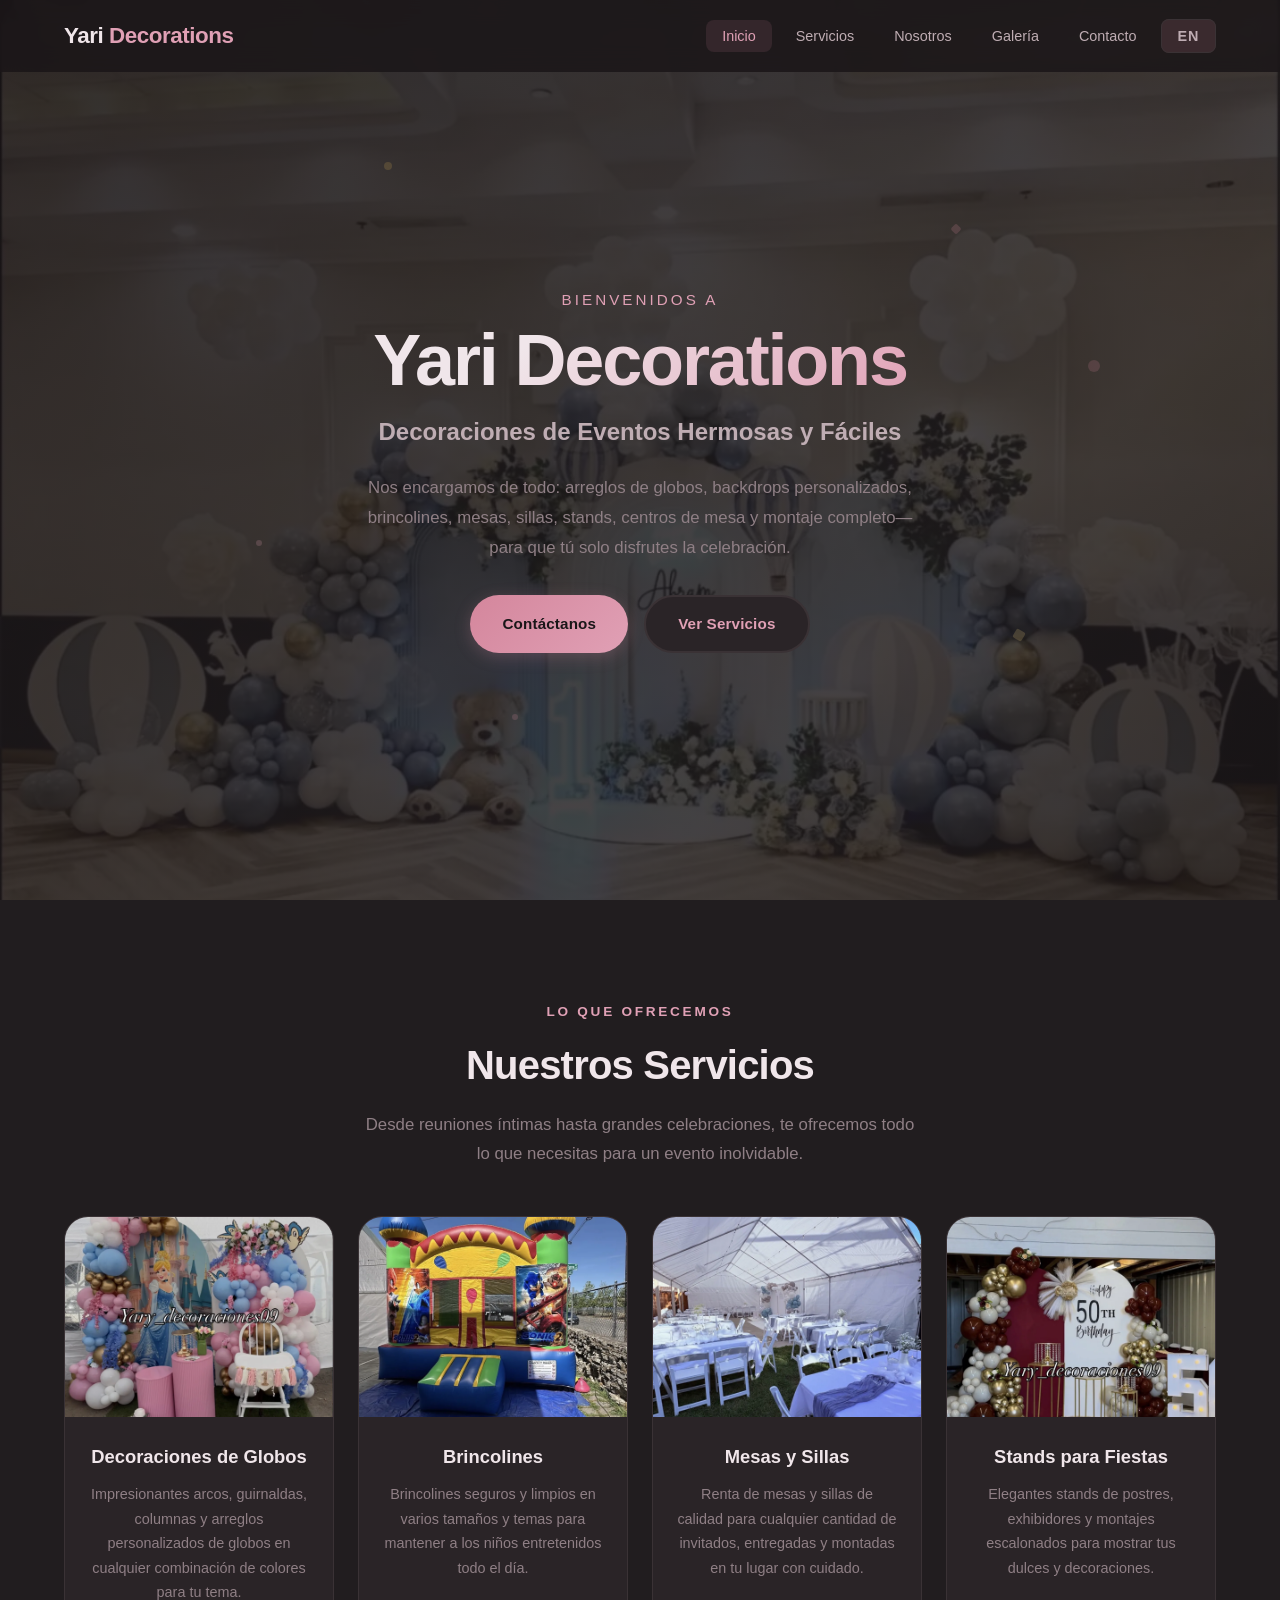
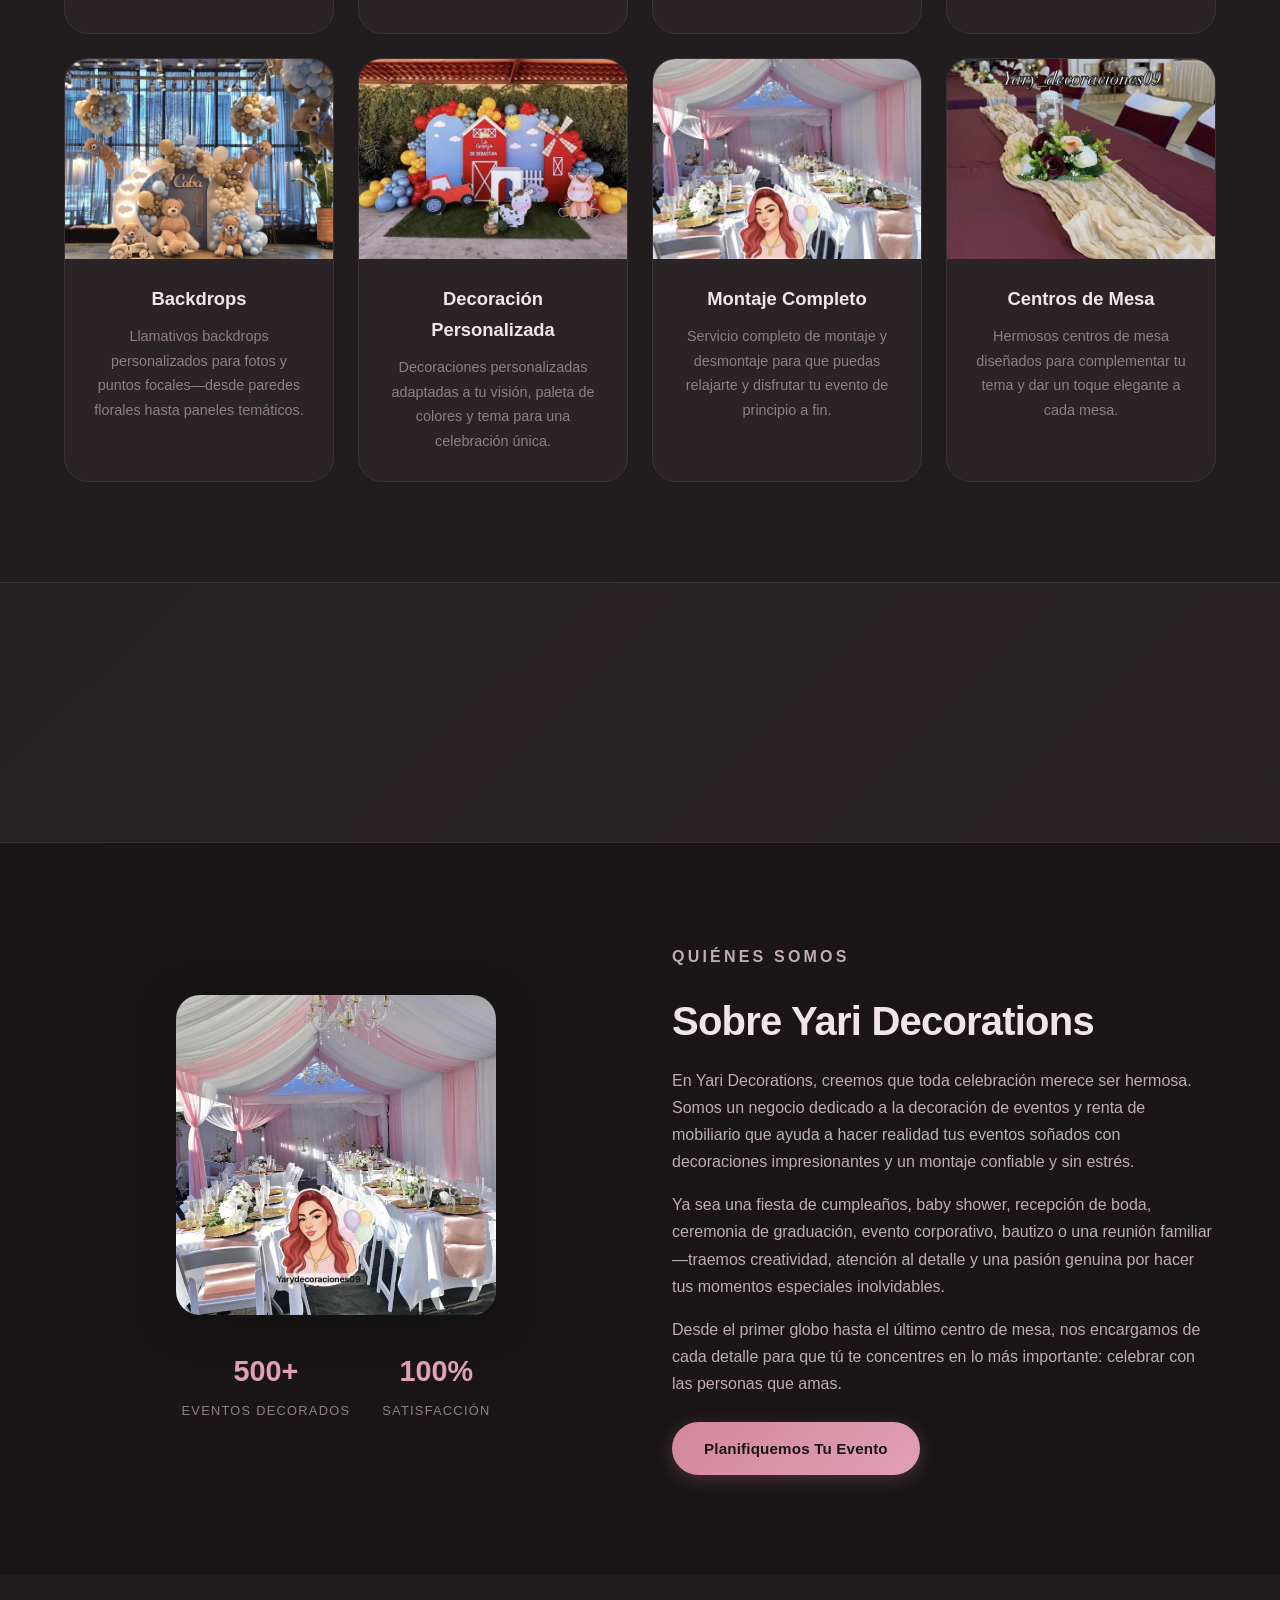
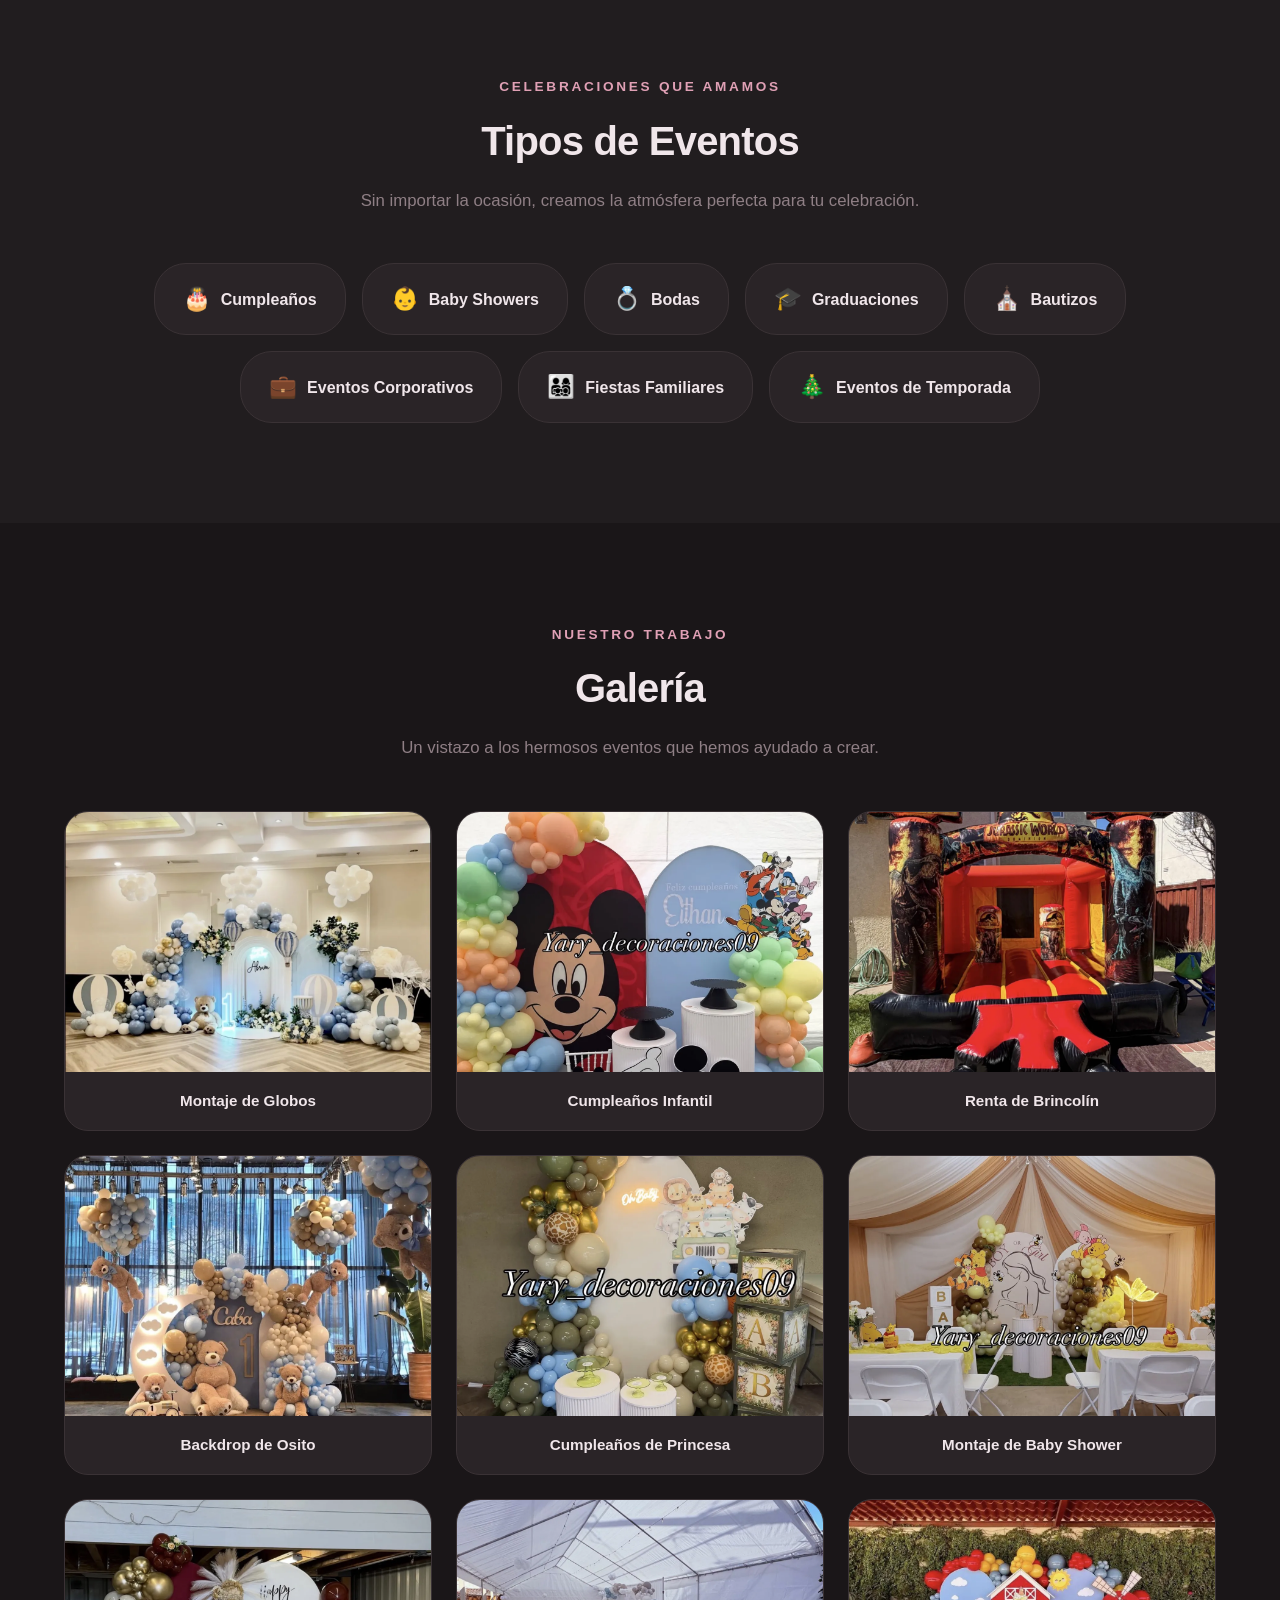
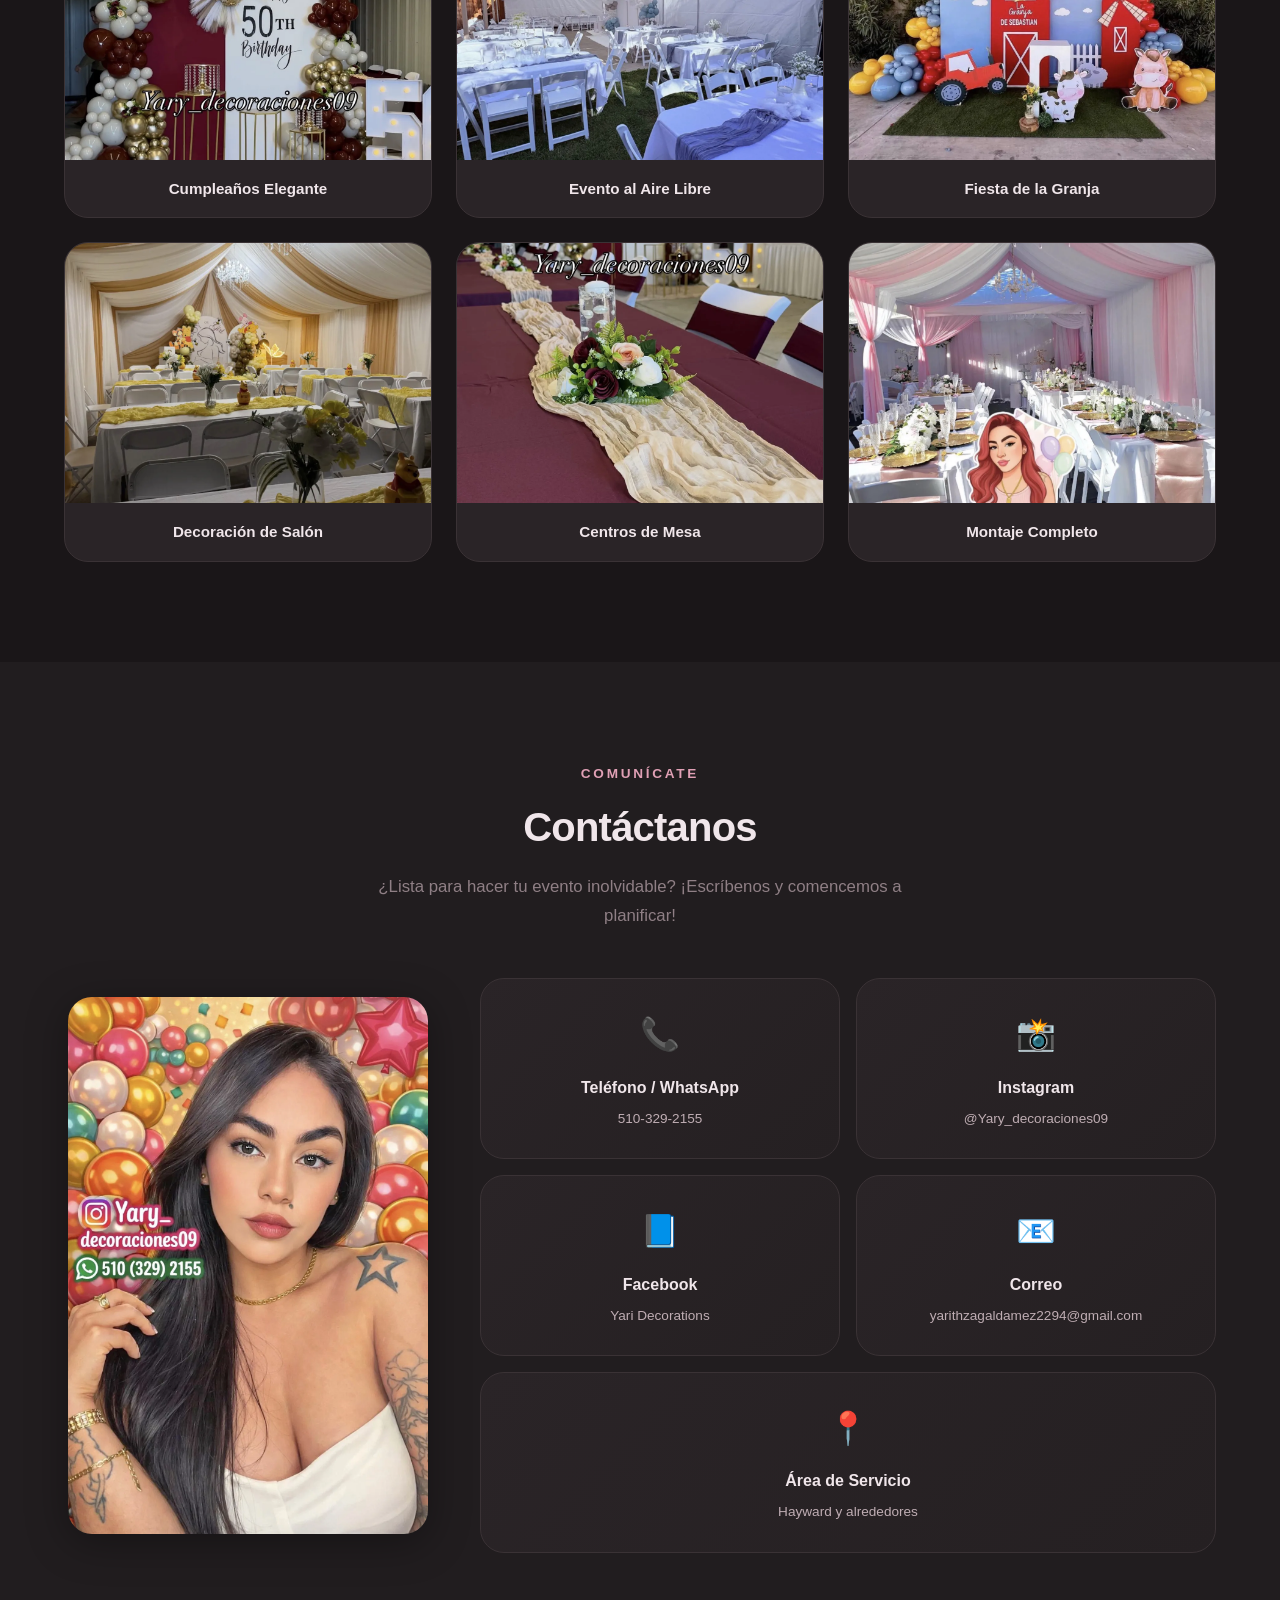
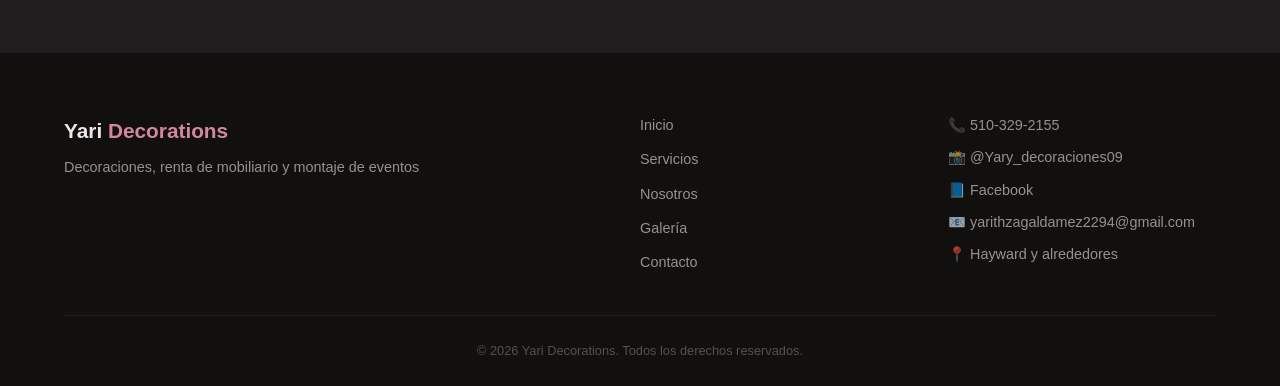
==== index.html @ 5338afb6 "Init commit" ====
<!DOCTYPE html>
<html lang="es">
<head>
  <meta charset="UTF-8">
  <meta name="viewport" content="width=device-width, initial-scale=1.0">
  <meta name="description" content="Yari Decorations - Hermosas decoraciones para eventos, renta de mobiliario, globos, brincolines, mesas, sillas y montaje completo de eventos.">
  <title>Yari Decorations | Decoraciones de Eventos Hermosas y F&aacute;ciles</title>
  <link rel="stylesheet" href="styles.css">
</head>
<body>

  <!-- ======================== NAVBAR ======================== -->
  <nav class="navbar" id="navbar">
    <div class="nav-container">
      <a href="#home" class="nav-logo">Yari <span>Decorations</span></a>
      <button class="hamburger" id="hamburger" aria-label="Abrir men&uacute; de navegaci&oacute;n">
        <span class="bar"></span>
        <span class="bar"></span>
        <span class="bar"></span>
      </button>
      <ul class="nav-links" id="navLinks">
        <li><a href="#home" class="nav-link">Inicio</a></li>
        <li><a href="#services" class="nav-link">Servicios</a></li>
        <li><a href="#about" class="nav-link">Nosotros</a></li>
        <li><a href="#gallery" class="nav-link">Galer&iacute;a</a></li>
        <li><a href="#contact" class="nav-link">Contacto</a></li>
        <li><a href="en.html" class="nav-link lang-toggle">EN</a></li>
      </ul>
    </div>
  </nav>

  <!-- ======================== HERO ======================== -->
  <section class="hero" id="home">
    <div class="hero-bg">
      <img src="images/hero.webp" alt="Yari Decorations - Elegante montaje de evento con globos azules y blancos" class="hero-bg-img">
    </div>
    <div class="hero-overlay"></div>
    <!-- Decorative CSS elements -->
    <div class="hero-decor">
      <div class="confetti confetti-1"></div>
      <div class="confetti confetti-2"></div>
      <div class="confetti confetti-3"></div>
      <div class="confetti confetti-4"></div>
      <div class="confetti confetti-5"></div>
      <div class="confetti confetti-6"></div>
      <div class="sparkle sparkle-1"></div>
      <div class="sparkle sparkle-2"></div>
      <div class="sparkle sparkle-3"></div>
    </div>
    <div class="hero-content animate-on-scroll">
      <p class="hero-tagline">Bienvenidos a</p>
      <h1 class="hero-title">Yari Decorations</h1>
      <h2 class="hero-headline">Decoraciones de Eventos Hermosas y F&aacute;ciles</h2>
      <p class="hero-sub">Nos encargamos de todo: arreglos de globos, backdrops personalizados, brincolines, mesas, sillas, stands, centros de mesa y montaje completo&mdash;para que t&uacute; solo disfrutes la celebraci&oacute;n.</p>
      <div class="hero-buttons">
        <a href="#contact" class="btn btn-primary">Cont&aacute;ctanos</a>
        <a href="#services" class="btn btn-secondary">Ver Servicios</a>
      </div>
    </div>
  </section>

  <!-- ======================== SERVICES ======================== -->
  <section class="section services" id="services">
    <div class="container">
      <p class="section-tagline animate-on-scroll">Lo Que Ofrecemos</p>
      <h2 class="section-title animate-on-scroll">Nuestros Servicios</h2>
      <p class="section-subtitle animate-on-scroll">Desde reuniones &iacute;ntimas hasta grandes celebraciones, te ofrecemos todo lo que necesitas para un evento inolvidable.</p>
      <div class="services-grid">

        <div class="service-card animate-on-scroll">
          <div class="service-img-wrap">
            <img src="images/balloon.webp" alt="Decoraciones de globos - tema princesa Cenicienta con globos rosas, azules y dorados" class="service-img" loading="lazy">
          </div>
          <div class="service-body">
            <h3>Decoraciones de Globos</h3>
            <p>Impresionantes arcos, guirnaldas, columnas y arreglos personalizados de globos en cualquier combinaci&oacute;n de colores para tu tema.</p>
          </div>
        </div>

        <div class="service-card animate-on-scroll">
          <div class="service-img-wrap">
            <img src="images/jumper.webp" alt="Brincol&iacute;n tem&aacute;tico de Sonic para fiestas infantiles" class="service-img" loading="lazy">
          </div>
          <div class="service-body">
            <h3>Brincolines</h3>
            <p>Brincolines seguros y limpios en varios tama&ntilde;os y temas para mantener a los ni&ntilde;os entretenidos todo el d&iacute;a.</p>
          </div>
        </div>

        <div class="service-card animate-on-scroll">
          <div class="service-img-wrap">
            <img src="images/IMG_8112.webp" alt="Montaje de carpa al aire libre con mesas y sillas blancas" class="service-img" loading="lazy">
          </div>
          <div class="service-body">
            <h3>Mesas y Sillas</h3>
            <p>Renta de mesas y sillas de calidad para cualquier cantidad de invitados, entregadas y montadas en tu lugar con cuidado.</p>
          </div>
        </div>

        <div class="service-card animate-on-scroll">
          <div class="service-img-wrap">
            <img src="images/party_stand.webp" alt="Montaje de cumplea&ntilde;os 50 con elegantes stands y guirnalda de globos" class="service-img" loading="lazy">
          </div>
          <div class="service-body">
            <h3>Stands para Fiestas</h3>
            <p>Elegantes stands de postres, exhibidores y montajes escalonados para mostrar tus dulces y decoraciones.</p>
          </div>
        </div>

        <div class="service-card animate-on-scroll">
          <div class="service-img-wrap">
            <img src="images/backdrop.webp" alt="Backdrop tem&aacute;tico de oso de peluche con decoraci&oacute;n azul y blanca" class="service-img" loading="lazy">
          </div>
          <div class="service-body">
            <h3>Backdrops</h3>
            <p>Llamativos backdrops personalizados para fotos y puntos focales&mdash;desde paredes florales hasta paneles tem&aacute;ticos.</p>
          </div>
        </div>

        <div class="service-card animate-on-scroll">
          <div class="service-img-wrap">
            <img src="images/IMG_8110.webp" alt="Decoraciones personalizadas de fiesta con tema de granja" class="service-img" loading="lazy">
          </div>
          <div class="service-body">
            <h3>Decoraci&oacute;n Personalizada</h3>
            <p>Decoraciones personalizadas adaptadas a tu visi&oacute;n, paleta de colores y tema para una celebraci&oacute;n &uacute;nica.</p>
          </div>
        </div>

        <div class="service-card animate-on-scroll">
          <div class="service-img-wrap">
            <img src="images/full_event.webp" alt="Montaje completo de evento con carpa rosa y blanca, mesas, sillas y candelabros" class="service-img" loading="lazy">
          </div>
          <div class="service-body">
            <h3>Montaje Completo</h3>
            <p>Servicio completo de montaje y desmontaje para que puedas relajarte y disfrutar tu evento de principio a fin.</p>
          </div>
        </div>

        <div class="service-card animate-on-scroll">
          <div class="service-img-wrap">
            <img src="images/centerpiece.webp" alt="Centros de mesa con arreglos florales y caminos de tela sobre mantel burdeos" class="service-img" loading="lazy">
          </div>
          <div class="service-body">
            <h3>Centros de Mesa</h3>
            <p>Hermosos centros de mesa dise&ntilde;ados para complementar tu tema y dar un toque elegante a cada mesa.</p>
          </div>
        </div>

      </div>
    </div>
  </section>

  <!-- ======================== CUSTOM PACKAGES BANNER ======================== -->
  <section class="packages-banner">
    <div class="container">
      <p class="packages-text animate-on-scroll">&iexcl;Tenemos paquetes personalizados! Pregunte por el suyo, con gusto podemos ayudarle.</p>
      <a href="#contact" class="btn btn-primary animate-on-scroll">Cont&aacute;ctanos</a>
    </div>
  </section>

  <!-- ======================== ABOUT ======================== -->
  <section class="section about" id="about">
    <div class="container">
      <div class="about-layout">
        <div class="about-visual animate-on-scroll">
          <div class="about-shape">
            <img src="images/full_event.webp" alt="Elegante montaje de evento rosa y blanco con mesas, sillas y candelabros por Yari Decorations" class="about-img">
          </div>
          <div class="about-stats">
            <div class="stat">
              <span class="stat-number">500+</span>
              <span class="stat-label">Eventos Decorados</span>
            </div>
            <div class="stat">
              <span class="stat-number">100%</span>
              <span class="stat-label">Satisfacci&oacute;n</span>
            </div>
          </div>
        </div>
        <div class="about-text animate-on-scroll">
          <p class="section-tagline">Qui&eacute;nes Somos</p>
          <h2 class="section-title">Sobre Yari Decorations</h2>
          <p>En Yari Decorations, creemos que toda celebraci&oacute;n merece ser hermosa. Somos un negocio dedicado a la decoraci&oacute;n de eventos y renta de mobiliario que ayuda a hacer realidad tus eventos so&ntilde;ados con decoraciones impresionantes y un montaje confiable y sin estr&eacute;s.</p>
          <p>Ya sea una fiesta de cumplea&ntilde;os, baby shower, recepci&oacute;n de boda, ceremonia de graduaci&oacute;n, evento corporativo, bautizo o una reuni&oacute;n familiar&mdash;traemos creatividad, atenci&oacute;n al detalle y una pasi&oacute;n genuina por hacer tus momentos especiales inolvidables.</p>
          <p>Desde el primer globo hasta el &uacute;ltimo centro de mesa, nos encargamos de cada detalle para que t&uacute; te concentres en lo m&aacute;s importante: celebrar con las personas que amas.</p>
          <a href="#contact" class="btn btn-primary">Planifiquemos Tu Evento</a>
        </div>
      </div>
    </div>
  </section>

  <!-- ======================== EVENT TYPES ======================== -->
  <section class="section events" id="events">
    <div class="container">
      <p class="section-tagline animate-on-scroll">Celebraciones Que Amamos</p>
      <h2 class="section-title animate-on-scroll">Tipos de Eventos</h2>
      <p class="section-subtitle animate-on-scroll">Sin importar la ocasi&oacute;n, creamos la atm&oacute;sfera perfecta para tu celebraci&oacute;n.</p>
      <div class="events-grid">
        <div class="event-chip animate-on-scroll"><span class="event-emoji">🎂</span> Cumplea&ntilde;os</div>
        <div class="event-chip animate-on-scroll"><span class="event-emoji">👶</span> Baby Showers</div>
        <div class="event-chip animate-on-scroll"><span class="event-emoji">💍</span> Bodas</div>
        <div class="event-chip animate-on-scroll"><span class="event-emoji">🎓</span> Graduaciones</div>
        <div class="event-chip animate-on-scroll"><span class="event-emoji">⛪</span> Bautizos</div>
        <div class="event-chip animate-on-scroll"><span class="event-emoji">💼</span> Eventos Corporativos</div>
        <div class="event-chip animate-on-scroll"><span class="event-emoji">👨‍👩‍👧‍👦</span> Fiestas Familiares</div>
        <div class="event-chip animate-on-scroll"><span class="event-emoji">🎄</span> Eventos de Temporada</div>
      </div>
    </div>
  </section>

  <!-- ======================== GALLERY ======================== -->
  <section class="section gallery" id="gallery">
    <div class="container">
      <p class="section-tagline animate-on-scroll">Nuestro Trabajo</p>
      <h2 class="section-title animate-on-scroll">Galer&iacute;a</h2>
      <p class="section-subtitle animate-on-scroll">Un vistazo a los hermosos eventos que hemos ayudado a crear.</p>
      <div class="gallery-grid">

        <div class="gallery-card animate-on-scroll">
          <div class="gallery-img-wrap">
            <img src="images/hero.webp" alt="Elegante montaje de globos azules y blancos con tema de globo aerost&aacute;tico" class="gallery-img" loading="lazy">
          </div>
          <div class="gallery-label">Montaje de Globos</div>
        </div>

        <div class="gallery-card animate-on-scroll">
          <div class="gallery-img-wrap">
            <img src="images/IMG_8099.webp" alt="Fiesta infantil tem&aacute;tica de Mickey Mouse con decoraci&oacute;n de globos" class="gallery-img" loading="lazy">
          </div>
          <div class="gallery-label">Cumplea&ntilde;os Infantil</div>
        </div>

        <div class="gallery-card animate-on-scroll">
          <div class="gallery-img-wrap">
            <img src="images/IMG_8108.webp" alt="Brincol&iacute;n tem&aacute;tico de Jurassic World" class="gallery-img" loading="lazy">
          </div>
          <div class="gallery-label">Renta de Brincol&iacute;n</div>
        </div>

        <div class="gallery-card animate-on-scroll">
          <div class="gallery-img-wrap">
            <img src="images/backdrop.webp" alt="Backdrop tem&aacute;tico de oso de peluche con decoraci&oacute;n azul y blanca" class="gallery-img" loading="lazy">
          </div>
          <div class="gallery-label">Backdrop de Osito</div>
        </div>

        <div class="gallery-card animate-on-scroll">
          <div class="gallery-img-wrap">
            <img src="images/IMG_8101.webp" alt="Cumplea&ntilde;os tem&aacute;tico de Cenicienta con guirnalda de globos rosas y azules" class="gallery-img" loading="lazy">
          </div>
          <div class="gallery-label">Cumplea&ntilde;os de Princesa</div>
        </div>

        <div class="gallery-card animate-on-scroll">
          <div class="gallery-img-wrap">
            <img src="images/IMG_8105.webp" alt="Montaje completo de baby shower con carpa y tema de Winnie the Pooh" class="gallery-img" loading="lazy">
          </div>
          <div class="gallery-label">Montaje de Baby Shower</div>
        </div>

        <div class="gallery-card animate-on-scroll">
          <div class="gallery-img-wrap">
            <img src="images/party_stand.webp" alt="Montaje de cumplea&ntilde;os 50 con elegantes stands y guirnalda de globos" class="gallery-img" loading="lazy">
          </div>
          <div class="gallery-label">Cumplea&ntilde;os Elegante</div>
        </div>

        <div class="gallery-card animate-on-scroll">
          <div class="gallery-img-wrap">
            <img src="images/IMG_8112.webp" alt="Evento al aire libre con carpa, mesas y sillas blancas" class="gallery-img" loading="lazy">
          </div>
          <div class="gallery-label">Evento al Aire Libre</div>
        </div>

        <div class="gallery-card animate-on-scroll">
          <div class="gallery-img-wrap">
            <img src="images/IMG_8110.webp" alt="Fiesta de cumplea&ntilde;os con tema de granja y decoraciones de animales" class="gallery-img" loading="lazy">
          </div>
          <div class="gallery-label">Fiesta de la Granja</div>
        </div>

        <div class="gallery-card animate-on-scroll">
          <div class="gallery-img-wrap">
            <img src="images/IMG_8107.webp" alt="Sal&oacute;n elegante con candelabros y decoraci&oacute;n de mesas" class="gallery-img" loading="lazy">
          </div>
          <div class="gallery-label">Decoraci&oacute;n de Sal&oacute;n</div>
        </div>

        <div class="gallery-card animate-on-scroll">
          <div class="gallery-img-wrap">
            <img src="images/centerpiece.webp" alt="Mesa burdeos con centros de mesa florales y camino de tela" class="gallery-img" loading="lazy">
          </div>
          <div class="gallery-label">Centros de Mesa</div>
        </div>

        <div class="gallery-card animate-on-scroll">
          <div class="gallery-img-wrap">
            <img src="images/full_event.webp" alt="Montaje de carpa rosa y blanca con mesas elegantes y candelabros" class="gallery-img" loading="lazy">
          </div>
          <div class="gallery-label">Montaje Completo</div>
        </div>

      </div>
    </div>
  </section>

  <!-- ======================== CONTACT ======================== -->
  <section class="section contact" id="contact">
    <div class="container">
      <p class="section-tagline animate-on-scroll">Comun&iacute;cate</p>
      <h2 class="section-title animate-on-scroll">Cont&aacute;ctanos</h2>
      <p class="section-subtitle animate-on-scroll">&iquest;Lista para hacer tu evento inolvidable? &iexcl;Escr&iacute;benos y comencemos a planificar!</p>

      <div class="contact-layout">
        <div class="contact-photo animate-on-scroll">
          <img src="images/main.webp" alt="Yari - Due&ntilde;a de Yari Decorations" class="contact-portrait" loading="lazy">
        </div>
        <div class="contact-details animate-on-scroll">
          <div class="contact-cards">
            <a href="tel:5103292155" class="contact-card">
              <span class="contact-card-icon">📞</span>
              <h3>Tel&eacute;fono / WhatsApp</h3>
              <p>510-329-2155</p>
            </a>
            <a href="https://www.instagram.com/Yary_decoraciones09/" target="_blank" rel="noopener noreferrer" class="contact-card">
              <span class="contact-card-icon">📸</span>
              <h3>Instagram</h3>
              <p>@Yary_decoraciones09</p>
            </a>
            <a href="https://www.facebook.com/profile.php?id=61584957218803" target="_blank" rel="noopener noreferrer" class="contact-card">
              <span class="contact-card-icon">📘</span>
              <h3>Facebook</h3>
              <p>Yari Decorations</p>
            </a>
            <a href="mailto:yarithzagaldamez2294@gmail.com" class="contact-card">
              <span class="contact-card-icon">📧</span>
              <h3>Correo</h3>
              <p>yarithzagaldamez2294@gmail.com</p>
            </a>
            <div class="contact-card">
              <span class="contact-card-icon">📍</span>
              <h3>&Aacute;rea de Servicio</h3>
              <p>Hayward y alrededores</p>
            </div>
          </div>
        </div>
      </div>
    </div>
  </section>

  <!-- ======================== FOOTER ======================== -->
  <footer class="footer">
    <div class="container">
      <div class="footer-content">
        <div class="footer-brand">
          <h3 class="footer-logo">Yari <span>Decorations</span></h3>
          <p>Decoraciones, renta de mobiliario y montaje de eventos</p>
        </div>
        <div class="footer-links">
          <a href="#home">Inicio</a>
          <a href="#services">Servicios</a>
          <a href="#about">Nosotros</a>
          <a href="#gallery">Galer&iacute;a</a>
          <a href="#contact">Contacto</a>
        </div>
        <div class="footer-contact">
          <p><a href="tel:5103292155">📞 510-329-2155</a></p>
          <p><a href="https://www.instagram.com/Yary_decoraciones09/" target="_blank" rel="noopener noreferrer">📸 @Yary_decoraciones09</a></p>
          <p><a href="https://www.facebook.com/profile.php?id=61584957218803" target="_blank" rel="noopener noreferrer">📘 Facebook</a></p>
          <p><a href="mailto:yarithzagaldamez2294@gmail.com">📧 yarithzagaldamez2294@gmail.com</a></p>
          <p>📍 Hayward y alrededores</p>
        </div>
      </div>
      <div class="footer-bottom">
        <p>&copy; <span id="copyrightYear"></span> Yari Decorations. Todos los derechos reservados.</p>
      </div>
    </div>
  </footer>

  <script src="script.js"></script>
</body>
</html>
---- styles.css ----
/* ============================================================
   Yari Decorations - Stylesheet
   ============================================================ */

/* ---------- CSS Variables ---------- */
:root {
  --pink: #d4869c;
  --blush: #c97b90;
  --rose: #e0a0b5;
  --gold: #d4a853;
  --gold-light: #e8c77b;
  --cream: #1e1a1c;
  --white: #1a1618;
  --off-white: #211d1f;
  --bg-card: #2a2427;
  --bg-card-alt: #252022;
  --text-dark: #f0e6ea;
  --text-medium: #bfadb3;
  --text-light: #8f7f85;
  --border: #3a3235;
  --shadow-sm: 0 2px 8px rgba(0, 0, 0, 0.2);
  --shadow-md: 0 4px 20px rgba(0, 0, 0, 0.25);
  --shadow-lg: 0 8px 40px rgba(0, 0, 0, 0.35);
  --radius-sm: 8px;
  --radius-md: 16px;
  --radius-lg: 24px;
  --radius-xl: 32px;
  --transition: 0.3s ease;
}

/* ---------- Reset & Base ---------- */
*,
*::before,
*::after {
  margin: 0;
  padding: 0;
  box-sizing: border-box;
}

html {
  scroll-behavior: smooth;
}

body {
  font-family: -apple-system, BlinkMacSystemFont, "Segoe UI", Roboto,
    "Helvetica Neue", Arial, sans-serif;
  color: var(--text-dark);
  background-color: var(--off-white);
  line-height: 1.7;
  -webkit-font-smoothing: antialiased;
}

img {
  max-width: 100%;
  display: block;
}

a {
  text-decoration: none;
  color: inherit;
}

ul {
  list-style: none;
}

.container {
  max-width: 1200px;
  margin: 0 auto;
  padding: 0 24px;
}

/* ---------- Scroll Animations ---------- */
.animate-on-scroll {
  opacity: 0;
  transform: translateY(24px);
  transition: opacity 0.6s ease, transform 0.6s ease;
}

.animate-on-scroll.animated {
  opacity: 1;
  transform: translateY(0);
}

/* Stagger children in grids */
.services-grid .animate-on-scroll:nth-child(2) { transition-delay: 0.05s; }
.services-grid .animate-on-scroll:nth-child(3) { transition-delay: 0.1s; }
.services-grid .animate-on-scroll:nth-child(4) { transition-delay: 0.15s; }
.services-grid .animate-on-scroll:nth-child(5) { transition-delay: 0.2s; }
.services-grid .animate-on-scroll:nth-child(6) { transition-delay: 0.25s; }
.services-grid .animate-on-scroll:nth-child(7) { transition-delay: 0.3s; }
.services-grid .animate-on-scroll:nth-child(8) { transition-delay: 0.35s; }

.gallery-grid .animate-on-scroll:nth-child(2) { transition-delay: 0.05s; }
.gallery-grid .animate-on-scroll:nth-child(3) { transition-delay: 0.1s; }
.gallery-grid .animate-on-scroll:nth-child(4) { transition-delay: 0.15s; }
.gallery-grid .animate-on-scroll:nth-child(5) { transition-delay: 0.2s; }
.gallery-grid .animate-on-scroll:nth-child(6) { transition-delay: 0.25s; }
.gallery-grid .animate-on-scroll:nth-child(7) { transition-delay: 0.3s; }
.gallery-grid .animate-on-scroll:nth-child(8) { transition-delay: 0.35s; }
.gallery-grid .animate-on-scroll:nth-child(9) { transition-delay: 0.4s; }
.gallery-grid .animate-on-scroll:nth-child(10) { transition-delay: 0.45s; }
.gallery-grid .animate-on-scroll:nth-child(11) { transition-delay: 0.5s; }
.gallery-grid .animate-on-scroll:nth-child(12) { transition-delay: 0.55s; }

.events-grid .animate-on-scroll:nth-child(2) { transition-delay: 0.04s; }
.events-grid .animate-on-scroll:nth-child(3) { transition-delay: 0.08s; }
.events-grid .animate-on-scroll:nth-child(4) { transition-delay: 0.12s; }
.events-grid .animate-on-scroll:nth-child(5) { transition-delay: 0.16s; }
.events-grid .animate-on-scroll:nth-child(6) { transition-delay: 0.2s; }
.events-grid .animate-on-scroll:nth-child(7) { transition-delay: 0.24s; }
.events-grid .animate-on-scroll:nth-child(8) { transition-delay: 0.28s; }

/* ============================================================
   NAVBAR
   ============================================================ */
.navbar {
  position: fixed;
  top: 0;
  left: 0;
  right: 0;
  z-index: 1000;
  background: rgba(26, 22, 24, 0.85);
  backdrop-filter: blur(12px);
  -webkit-backdrop-filter: blur(12px);
  transition: var(--transition);
}

.navbar.scrolled {
  background: rgba(26, 22, 24, 0.95);
  box-shadow: var(--shadow-sm);
}

.nav-container {
  max-width: 1200px;
  margin: 0 auto;
  padding: 0 24px;
  display: flex;
  align-items: center;
  justify-content: space-between;
  height: 72px;
}

.nav-logo {
  font-size: 1.4rem;
  font-weight: 700;
  color: var(--text-dark);
  letter-spacing: -0.02em;
}

.nav-logo span {
  color: var(--rose);
}

.nav-links {
  display: flex;
  gap: 8px;
}

.nav-link {
  padding: 8px 16px;
  border-radius: var(--radius-sm);
  font-size: 0.9rem;
  font-weight: 500;
  color: var(--text-medium);
  transition: var(--transition);
}

.nav-link:hover,
.nav-link.active {
  color: var(--rose);
  background: rgba(212, 134, 156, 0.12);
}

.lang-toggle {
  background: rgba(212, 134, 156, 0.15);
  border: 1px solid var(--border);
  font-weight: 700;
  letter-spacing: 0.05em;
}

.lang-toggle:hover {
  background: var(--pink);
  color: #1a1618;
  border-color: var(--pink);
}

/* Hamburger */
.hamburger {
  display: none;
  background: none;
  border: none;
  cursor: pointer;
  padding: 8px;
  z-index: 1001;
}

.bar {
  display: block;
  width: 24px;
  height: 2px;
  margin: 6px 0;
  background-color: var(--text-medium);
  border-radius: 2px;
  transition: var(--transition);
}

.hamburger.active .bar:nth-child(1) {
  transform: rotate(45deg) translate(5px, 6px);
}

.hamburger.active .bar:nth-child(2) {
  opacity: 0;
}

.hamburger.active .bar:nth-child(3) {
  transform: rotate(-45deg) translate(5px, -6px);
}

/* ============================================================
   HERO
   ============================================================ */
.hero {
  position: relative;
  min-height: 100vh;
  display: flex;
  align-items: center;
  justify-content: center;
  text-align: center;
  padding: 120px 24px 80px;
  overflow: hidden;
}

/* Hero background image */
.hero-bg {
  position: absolute;
  inset: 0;
  z-index: 0;
}

.hero-bg-img {
  width: 100%;
  height: 100%;
  object-fit: cover;
  object-position: top center;
}

.hero-overlay {
  position: absolute;
  inset: 0;
  z-index: 1;
  background: linear-gradient(
    135deg,
    rgba(26, 22, 24, 0.88) 0%,
    rgba(30, 26, 28, 0.85) 40%,
    rgba(33, 29, 31, 0.82) 70%,
    rgba(26, 22, 24, 0.88) 100%
  );
}

/* Decorative elements */
.hero-decor {
  position: absolute;
  inset: 0;
  pointer-events: none;
  overflow: hidden;
  z-index: 2;
}

/* Confetti pieces */
.confetti {
  position: absolute;
  width: 8px;
  height: 8px;
  opacity: 0.2;
}

.confetti-1 {
  background: var(--gold);
  top: 18%;
  left: 30%;
  border-radius: 50%;
  animation: twinkle 3s ease-in-out infinite;
}

.confetti-2 {
  background: var(--pink);
  top: 25%;
  right: 25%;
  border-radius: 2px;
  transform: rotate(45deg);
  animation: twinkle 4s ease-in-out 0.5s infinite;
}

.confetti-3 {
  background: var(--rose);
  top: 60%;
  left: 20%;
  border-radius: 50%;
  width: 6px;
  height: 6px;
  animation: twinkle 3.5s ease-in-out 1s infinite;
}

.confetti-4 {
  background: var(--gold-light);
  top: 70%;
  right: 20%;
  border-radius: 2px;
  width: 10px;
  height: 10px;
  transform: rotate(30deg);
  animation: twinkle 4.5s ease-in-out 1.5s infinite;
}

.confetti-5 {
  background: var(--blush);
  top: 40%;
  left: 85%;
  border-radius: 50%;
  width: 12px;
  height: 12px;
  animation: twinkle 3s ease-in-out 2s infinite;
}

.confetti-6 {
  background: var(--pink);
  bottom: 20%;
  left: 40%;
  border-radius: 50%;
  width: 6px;
  height: 6px;
  animation: twinkle 5s ease-in-out 0.8s infinite;
}

/* Sparkle stars */
.sparkle {
  position: absolute;
  width: 4px;
  height: 4px;
  background: var(--gold);
  opacity: 0;
  animation: sparkle 2s ease-in-out infinite;
}

.sparkle::before,
.sparkle::after {
  content: "";
  position: absolute;
  background: var(--gold);
}

.sparkle::before {
  width: 16px;
  height: 2px;
  top: 1px;
  left: -6px;
  border-radius: 1px;
}

.sparkle::after {
  width: 2px;
  height: 16px;
  top: -6px;
  left: 1px;
  border-radius: 1px;
}

.sparkle-1 { top: 22%; right: 35%; animation-delay: 0s; }
.sparkle-2 { top: 50%; left: 10%; animation-delay: 0.7s; }
.sparkle-3 { bottom: 35%; right: 15%; animation-delay: 1.4s; }

@keyframes twinkle {
  0%, 100% { opacity: 0.15; transform: scale(1) rotate(0deg); }
  50% { opacity: 0.4; transform: scale(1.3) rotate(180deg); }
}

@keyframes sparkle {
  0%, 100% { opacity: 0; transform: scale(0.5) rotate(0deg); }
  50% { opacity: 0.35; transform: scale(1) rotate(45deg); }
}

/* Hero content */
.hero-content {
  position: relative;
  z-index: 3;
  max-width: 720px;
}

.hero-tagline {
  font-size: 0.95rem;
  font-weight: 500;
  text-transform: uppercase;
  letter-spacing: 0.2em;
  color: var(--rose);
  margin-bottom: 8px;
}

.hero-title {
  font-size: clamp(2.8rem, 7vw, 4.5rem);
  font-weight: 800;
  line-height: 1.1;
  margin-bottom: 12px;
  letter-spacing: -0.03em;
  background: linear-gradient(135deg, #f0e6ea 30%, var(--rose) 100%);
  -webkit-background-clip: text;
  -webkit-text-fill-color: transparent;
  background-clip: text;
}

.hero-headline {
  font-size: clamp(1.1rem, 2.5vw, 1.5rem);
  font-weight: 600;
  color: var(--text-medium);
  margin-bottom: 20px;
}

.hero-sub {
  font-size: 1.05rem;
  color: var(--text-light);
  max-width: 560px;
  margin: 0 auto 32px;
  line-height: 1.8;
}

.hero-buttons {
  display: flex;
  gap: 16px;
  justify-content: center;
  flex-wrap: wrap;
}

/* ============================================================
   BUTTONS
   ============================================================ */
.btn {
  display: inline-flex;
  align-items: center;
  justify-content: center;
  padding: 14px 32px;
  border-radius: var(--radius-xl);
  font-size: 0.95rem;
  font-weight: 600;
  cursor: pointer;
  transition: var(--transition);
  border: none;
  letter-spacing: 0.01em;
}

.btn-primary {
  background: linear-gradient(135deg, var(--pink), var(--rose));
  color: #1a1618;
  box-shadow: 0 4px 16px rgba(212, 134, 156, 0.25);
}

.btn-primary:hover {
  transform: translateY(-2px);
  box-shadow: 0 6px 24px rgba(212, 134, 156, 0.35);
}

.btn-secondary {
  background: var(--bg-card);
  color: var(--rose);
  border: 2px solid var(--border);
}

.btn-secondary:hover {
  border-color: var(--pink);
  background: rgba(212, 134, 156, 0.1);
  transform: translateY(-2px);
}

/* ============================================================
   SECTIONS (common)
   ============================================================ */
.section {
  padding: 100px 0;
}

.section-tagline {
  font-size: 0.85rem;
  font-weight: 600;
  text-transform: uppercase;
  letter-spacing: 0.2em;
  color: var(--rose);
  margin-bottom: 8px;
}

.section-title {
  font-size: clamp(1.8rem, 4vw, 2.5rem);
  font-weight: 800;
  color: var(--text-dark);
  margin-bottom: 12px;
  letter-spacing: -0.02em;
}

.section-subtitle {
  font-size: 1.05rem;
  color: var(--text-light);
  max-width: 560px;
  line-height: 1.7;
}

/* Center the section headers except about */
.services .section-tagline,
.services .section-title,
.services .section-subtitle,
.events .section-tagline,
.events .section-title,
.events .section-subtitle,
.gallery .section-tagline,
.gallery .section-title,
.gallery .section-subtitle,
.contact .section-tagline,
.contact .section-title,
.contact .section-subtitle {
  text-align: center;
  margin-left: auto;
  margin-right: auto;
}

/* ============================================================
   CUSTOM PACKAGES BANNER
   ============================================================ */
.packages-banner {
  padding: 56px 0;
  background: linear-gradient(135deg, var(--bg-card-alt), var(--bg-card));
  border-top: 1px solid var(--border);
  border-bottom: 1px solid var(--border);
  text-align: center;
}

.packages-banner .container {
  display: flex;
  flex-direction: column;
  align-items: center;
  gap: 24px;
}

.packages-text {
  font-size: clamp(1.1rem, 2.5vw, 1.35rem);
  font-weight: 600;
  color: var(--text-dark);
  max-width: 600px;
  line-height: 1.6;
}

/* ============================================================
   SERVICES
   ============================================================ */
.services {
  background: var(--off-white);
}

.services-grid {
  display: grid;
  grid-template-columns: repeat(auto-fit, minmax(260px, 1fr));
  gap: 24px;
  margin-top: 48px;
}

.service-card {
  background: var(--bg-card);
  border-radius: var(--radius-lg);
  overflow: hidden;
  text-align: center;
  border: 1px solid var(--border);
  transition: var(--transition);
  display: flex;
  flex-direction: column;
}

.service-card:hover {
  transform: translateY(-6px);
  box-shadow: var(--shadow-lg);
  border-color: var(--pink);
}

.service-card:hover .service-img {
  transform: scale(1.05);
}

.service-img-wrap {
  height: 200px;
  overflow: hidden;
}

.service-img {
  width: 100%;
  height: 100%;
  object-fit: cover;
  transition: transform 0.4s ease;
}

.service-body {
  padding: 24px 24px 28px;
}

.service-card h3 {
  font-size: 1.15rem;
  font-weight: 700;
  margin-bottom: 10px;
  color: var(--text-dark);
}

.service-card p {
  font-size: 0.9rem;
  color: var(--text-light);
  line-height: 1.7;
}

/* ============================================================
   ABOUT
   ============================================================ */
.about {
  background: var(--white);
}

.about-layout {
  display: grid;
  grid-template-columns: 1fr 1fr;
  gap: 64px;
  align-items: center;
}

.about-visual {
  display: flex;
  flex-direction: column;
  align-items: center;
  gap: 32px;
}

.about-shape {
  width: 320px;
  height: 320px;
  border-radius: var(--radius-lg);
  overflow: hidden;
  position: relative;
  box-shadow: var(--shadow-lg);
}

.about-shape::before {
  content: "";
  position: absolute;
  inset: -12px;
  border-radius: var(--radius-xl);
  border: 2px dashed var(--pink);
  opacity: 0.2;
  animation: rotateSlow 20s linear infinite;
}

@keyframes rotateSlow {
  to { transform: rotate(360deg); }
}

.about-img {
  width: 100%;
  height: 100%;
  object-fit: cover;
}

.about-stats {
  display: flex;
  gap: 32px;
}

.stat {
  text-align: center;
}

.stat-number {
  display: block;
  font-size: 1.8rem;
  font-weight: 800;
  color: var(--rose);
}

.stat-label {
  font-size: 0.8rem;
  color: var(--text-light);
  text-transform: uppercase;
  letter-spacing: 0.1em;
}

.about-text p {
  color: var(--text-medium);
  margin-bottom: 16px;
  font-size: 1rem;
}

.about-text .btn {
  margin-top: 8px;
}

/* ============================================================
   EVENT TYPES
   ============================================================ */
.events {
  background: var(--off-white);
}

.events-grid {
  display: flex;
  flex-wrap: wrap;
  gap: 16px;
  justify-content: center;
  margin-top: 48px;
}

.event-chip {
  display: inline-flex;
  align-items: center;
  gap: 10px;
  padding: 16px 28px;
  background: var(--bg-card);
  border: 1px solid var(--border);
  border-radius: var(--radius-xl);
  font-size: 1rem;
  font-weight: 600;
  color: var(--text-dark);
  transition: var(--transition);
  cursor: default;
}

.event-chip:hover {
  background: rgba(212, 134, 156, 0.1);
  border-color: var(--pink);
  transform: translateY(-3px);
  box-shadow: var(--shadow-md);
}

.event-emoji {
  font-size: 1.4rem;
}

/* ============================================================
   GALLERY
   ============================================================ */
.gallery {
  background: var(--white);
}

.gallery-grid {
  display: grid;
  grid-template-columns: repeat(3, 1fr);
  gap: 24px;
  margin-top: 48px;
}

.gallery-card {
  border-radius: var(--radius-lg);
  overflow: hidden;
  transition: var(--transition);
  background: var(--bg-card);
  border: 1px solid var(--border);
}

.gallery-card:hover {
  transform: translateY(-6px);
  box-shadow: var(--shadow-lg);
}

.gallery-card:hover .gallery-img {
  transform: scale(1.05);
}

.gallery-img-wrap {
  height: 260px;
  overflow: hidden;
}

.gallery-img {
  width: 100%;
  height: 100%;
  object-fit: cover;
  transition: transform 0.4s ease;
}

.gallery-label {
  padding: 16px 20px;
  font-size: 0.95rem;
  font-weight: 600;
  color: var(--text-dark);
  text-align: center;
}

/* ============================================================
   CONTACT
   ============================================================ */
.contact {
  background: var(--off-white);
}

.contact-layout {
  display: grid;
  grid-template-columns: 1fr 2fr;
  gap: 48px;
  margin-top: 48px;
  align-items: center;
}

.contact-photo {
  display: flex;
  justify-content: center;
}

.contact-portrait {
  width: 100%;
  max-width: 360px;
  border-radius: var(--radius-lg);
  box-shadow: var(--shadow-lg);
  object-fit: cover;
}

.contact-cards {
  display: grid;
  grid-template-columns: repeat(2, 1fr);
  gap: 16px;
}

.contact-card {
  display: block;
  background: linear-gradient(135deg, var(--bg-card), var(--bg-card-alt));
  border: 1px solid var(--border);
  border-radius: var(--radius-lg);
  padding: 28px 20px;
  text-align: center;
  transition: var(--transition);
  text-decoration: none;
  color: inherit;
  cursor: pointer;
}

a.contact-card:hover {
  transform: translateY(-4px);
  box-shadow: var(--shadow-lg);
  border-color: var(--pink);
}

.contact-card-icon {
  font-size: 2rem;
  display: block;
  margin-bottom: 12px;
}

.contact-card h3 {
  font-size: 1rem;
  font-weight: 700;
  color: var(--text-dark);
  margin-bottom: 6px;
}

.contact-card p {
  font-size: 0.85rem;
  color: var(--text-medium);
  word-break: break-word;
}

/* Last card spans full width on the bottom row */
.contact-cards .contact-card:nth-child(5) {
  grid-column: 1 / -1;
}

/* ============================================================
   FOOTER
   ============================================================ */
.footer {
  background: #12100f;
  color: rgba(240, 230, 234, 0.6);
  padding: 60px 0 0;
}

.footer-content {
  display: grid;
  grid-template-columns: 2fr 1fr 1fr;
  gap: 40px;
  padding-bottom: 40px;
  border-bottom: 1px solid rgba(240, 230, 234, 0.08);
}

.footer-logo {
  font-size: 1.3rem;
  font-weight: 700;
  color: #f0e6ea;
  margin-bottom: 8px;
}

.footer-logo span {
  color: var(--pink);
}

.footer-brand p {
  font-size: 0.9rem;
  line-height: 1.6;
}

.footer-links {
  display: flex;
  flex-direction: column;
  gap: 10px;
}

.footer-links a {
  font-size: 0.9rem;
  transition: var(--transition);
}

.footer-links a:hover {
  color: var(--pink);
}

.footer-contact p {
  font-size: 0.9rem;
  margin-bottom: 8px;
}

.footer-contact a {
  color: rgba(240, 230, 234, 0.6);
  transition: var(--transition);
}

.footer-contact a:hover {
  color: var(--rose);
}

.footer-bottom {
  text-align: center;
  padding: 24px 0;
  font-size: 0.8rem;
  color: rgba(240, 230, 234, 0.3);
}

/* ============================================================
   RESPONSIVE
   ============================================================ */

/* Tablet */
@media (max-width: 1024px) {
  .gallery-grid {
    grid-template-columns: repeat(2, 1fr);
  }
}

@media (max-width: 900px) {
  .about-layout {
    grid-template-columns: 1fr;
    gap: 48px;
    text-align: center;
  }

  .about-text .section-tagline,
  .about-text .section-title {
    text-align: center;
  }

  .about-text .btn {
    display: inline-flex;
  }

  .contact-layout {
    grid-template-columns: 1fr;
    gap: 40px;
  }

  .contact-portrait {
    max-width: 280px;
  }

  .contact-cards {
    grid-template-columns: 1fr 1fr;
    max-width: 500px;
    margin: 0 auto;
  }

  .contact-cards .contact-card:nth-child(5) {
    grid-column: 1 / -1;
  }

  .footer-content {
    grid-template-columns: 1fr;
    text-align: center;
  }

  .footer-links {
    flex-direction: row;
    justify-content: center;
    flex-wrap: wrap;
    gap: 16px;
  }
}

/* Mobile */
@media (max-width: 768px) {
  .hamburger {
    display: block;
  }

  .nav-links {
    position: fixed;
    top: 0;
    right: -100%;
    width: 280px;
    height: 100vh;
    background: #1a1618;
    flex-direction: column;
    padding: 100px 32px 32px;
    gap: 4px;
    transition: right 0.35s ease;
    box-shadow: -4px 0 20px rgba(0, 0, 0, 0.4);
  }

  .nav-links.active {
    right: 0;
  }

  .nav-link {
    font-size: 1.05rem;
    padding: 12px 16px;
  }

  .section {
    padding: 72px 0;
  }

  .hero {
    padding: 120px 20px 72px;
    min-height: auto;
  }

  .hero-sub {
    font-size: 0.95rem;
  }

  .services-grid {
    grid-template-columns: 1fr;
  }

  .about-shape {
    width: 260px;
    height: 260px;
  }


  .gallery-grid {
    grid-template-columns: 1fr 1fr;
    gap: 16px;
  }

  .gallery-img-wrap {
    height: 180px;
  }
}

/* Small mobile */
@media (max-width: 480px) {
  .hero-buttons {
    flex-direction: column;
    align-items: center;
  }

  .btn {
    width: 100%;
    max-width: 280px;
  }

  .events-grid {
    gap: 10px;
  }

  .event-chip {
    padding: 12px 20px;
    font-size: 0.9rem;
  }

  .gallery-grid {
    grid-template-columns: 1fr;
  }

  .gallery-img-wrap {
    height: 240px;
  }

  .about-stats {
    gap: 24px;
  }

  .contact-cards {
    grid-template-columns: 1fr;
  }

  .contact-cards .contact-card:nth-child(5) {
    grid-column: auto;
  }
}
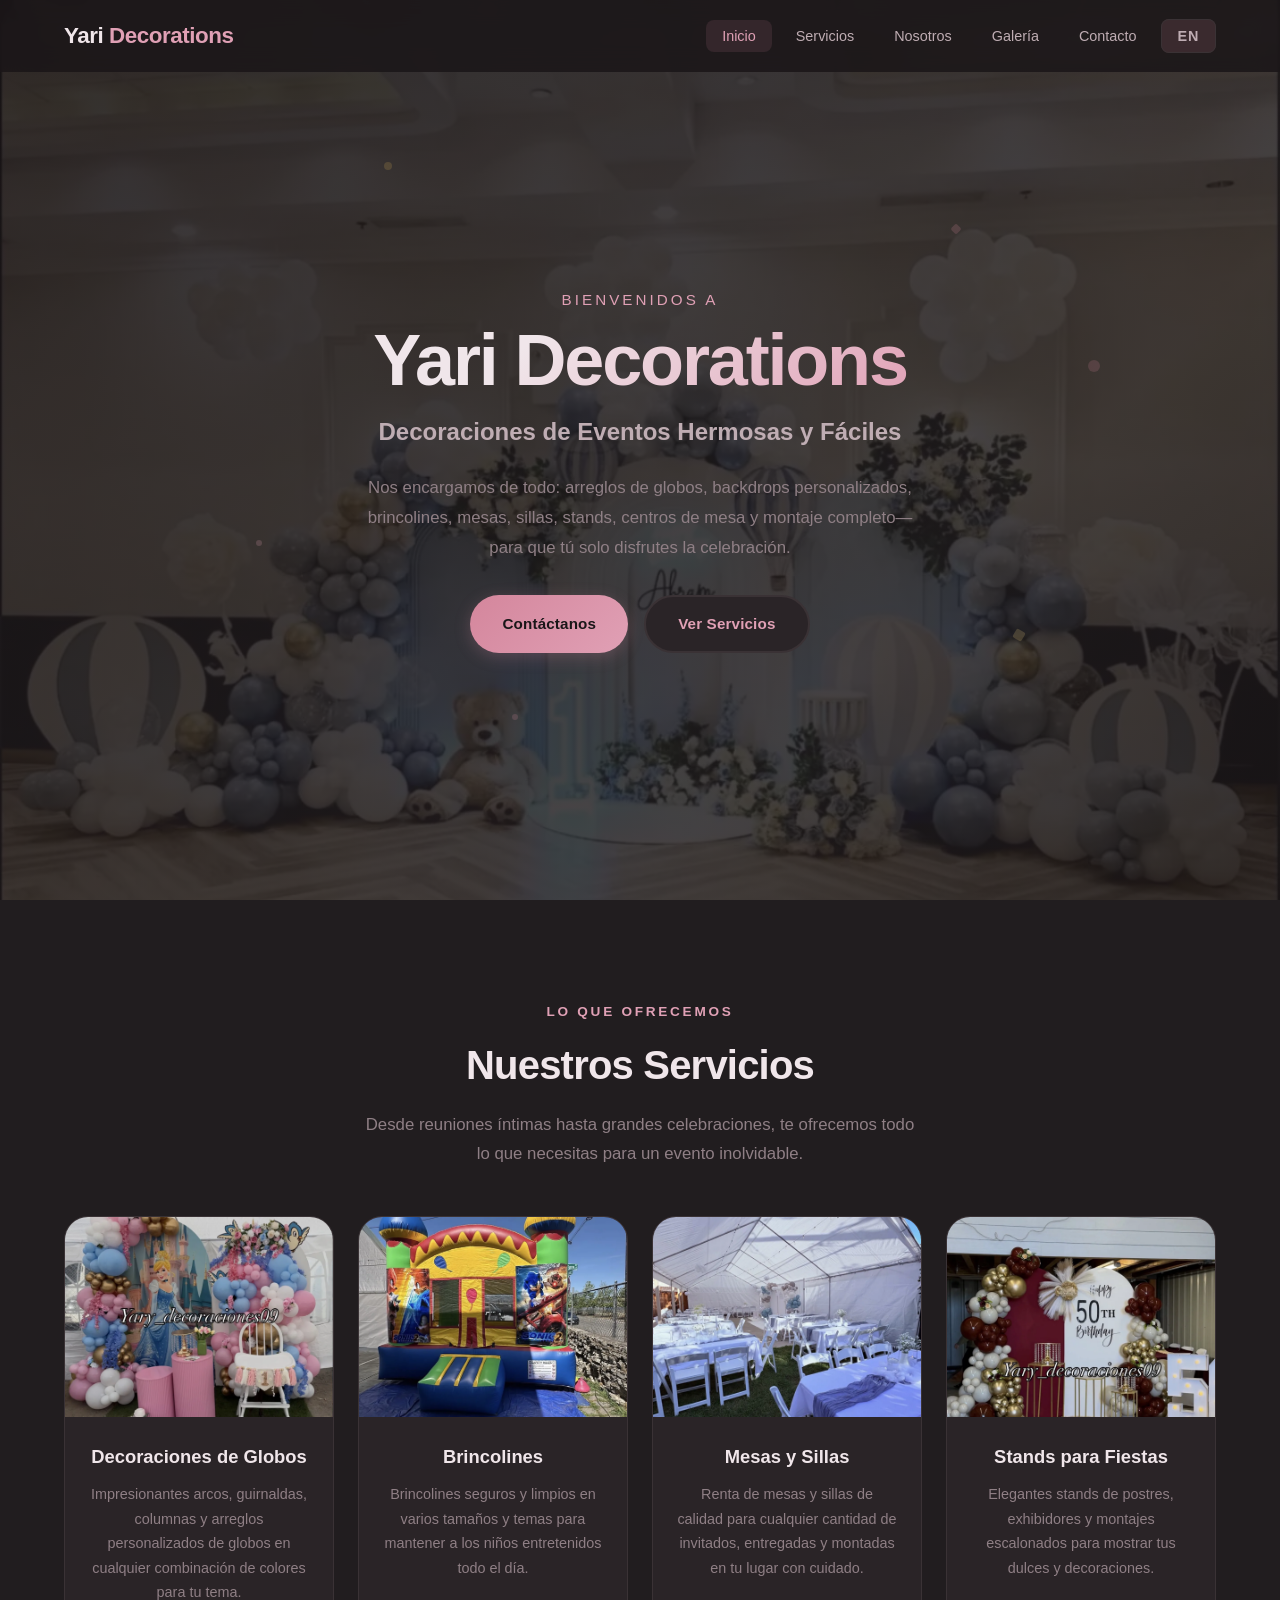
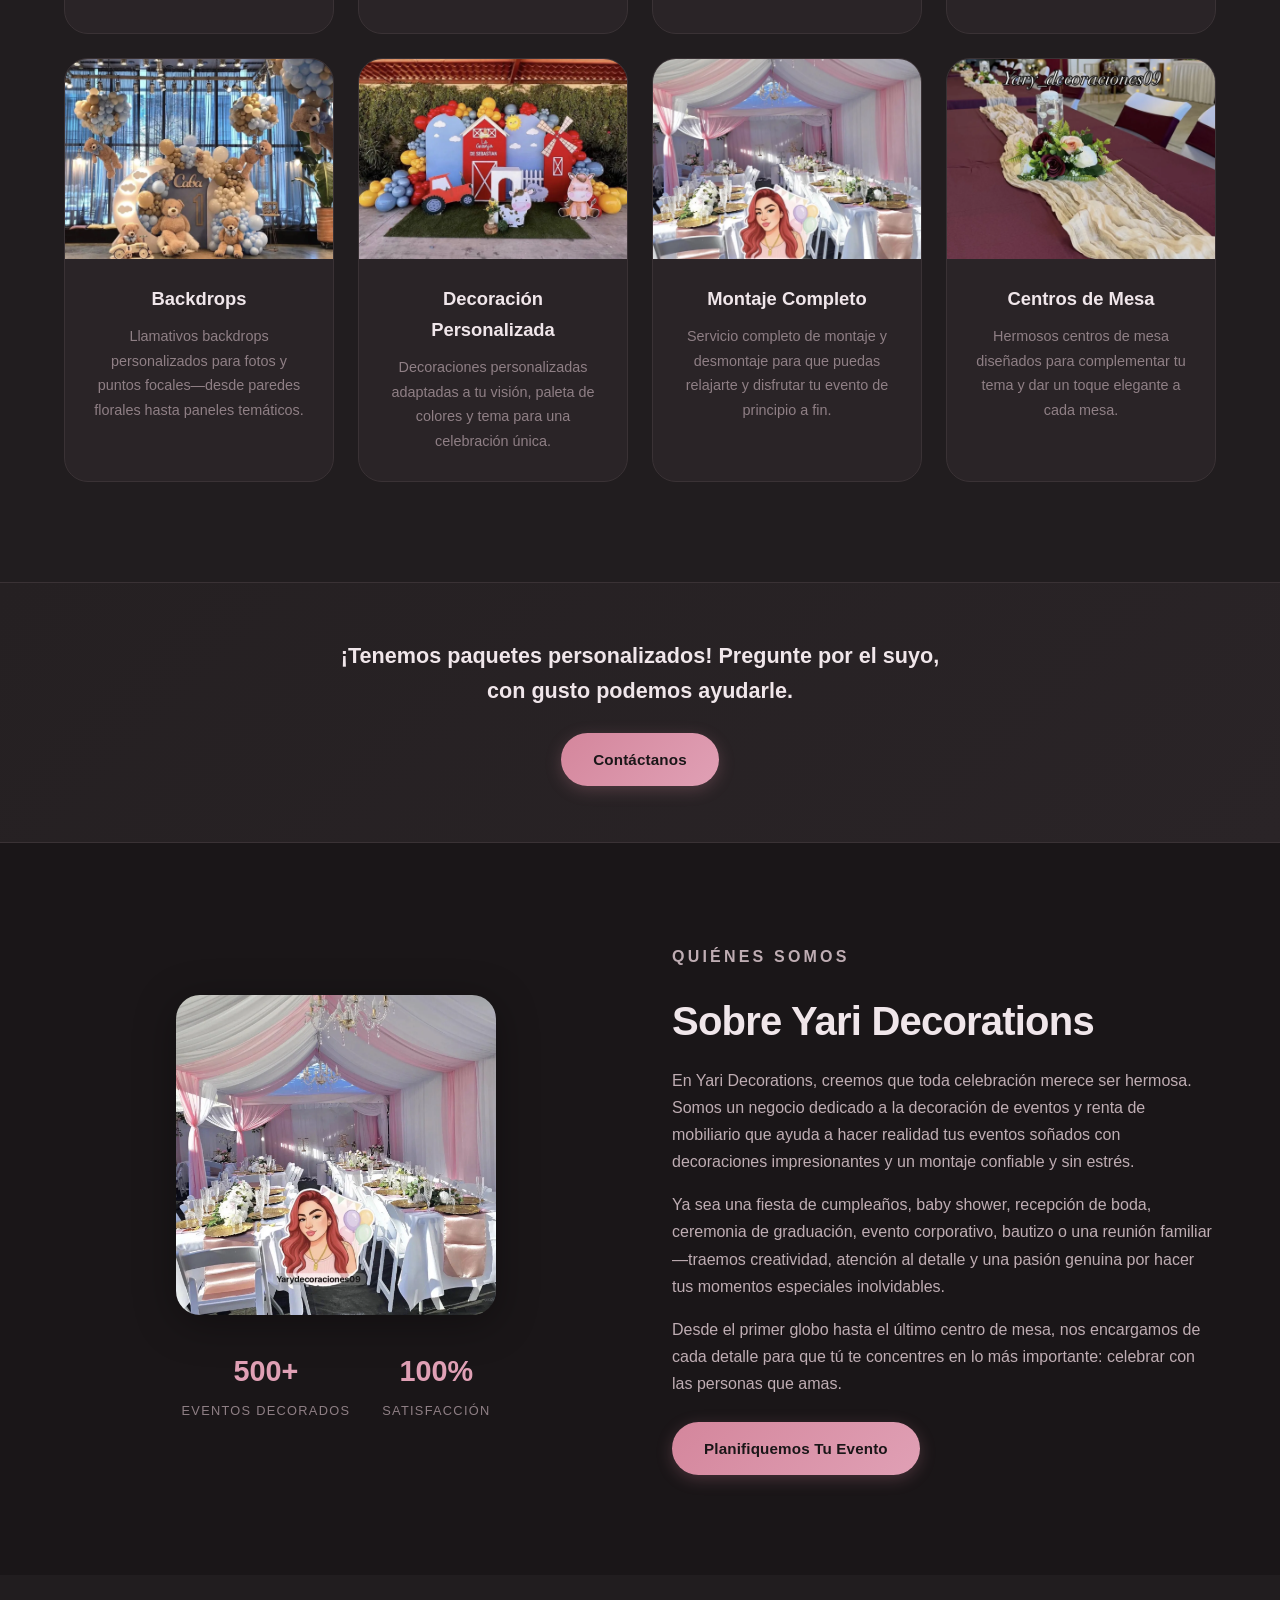
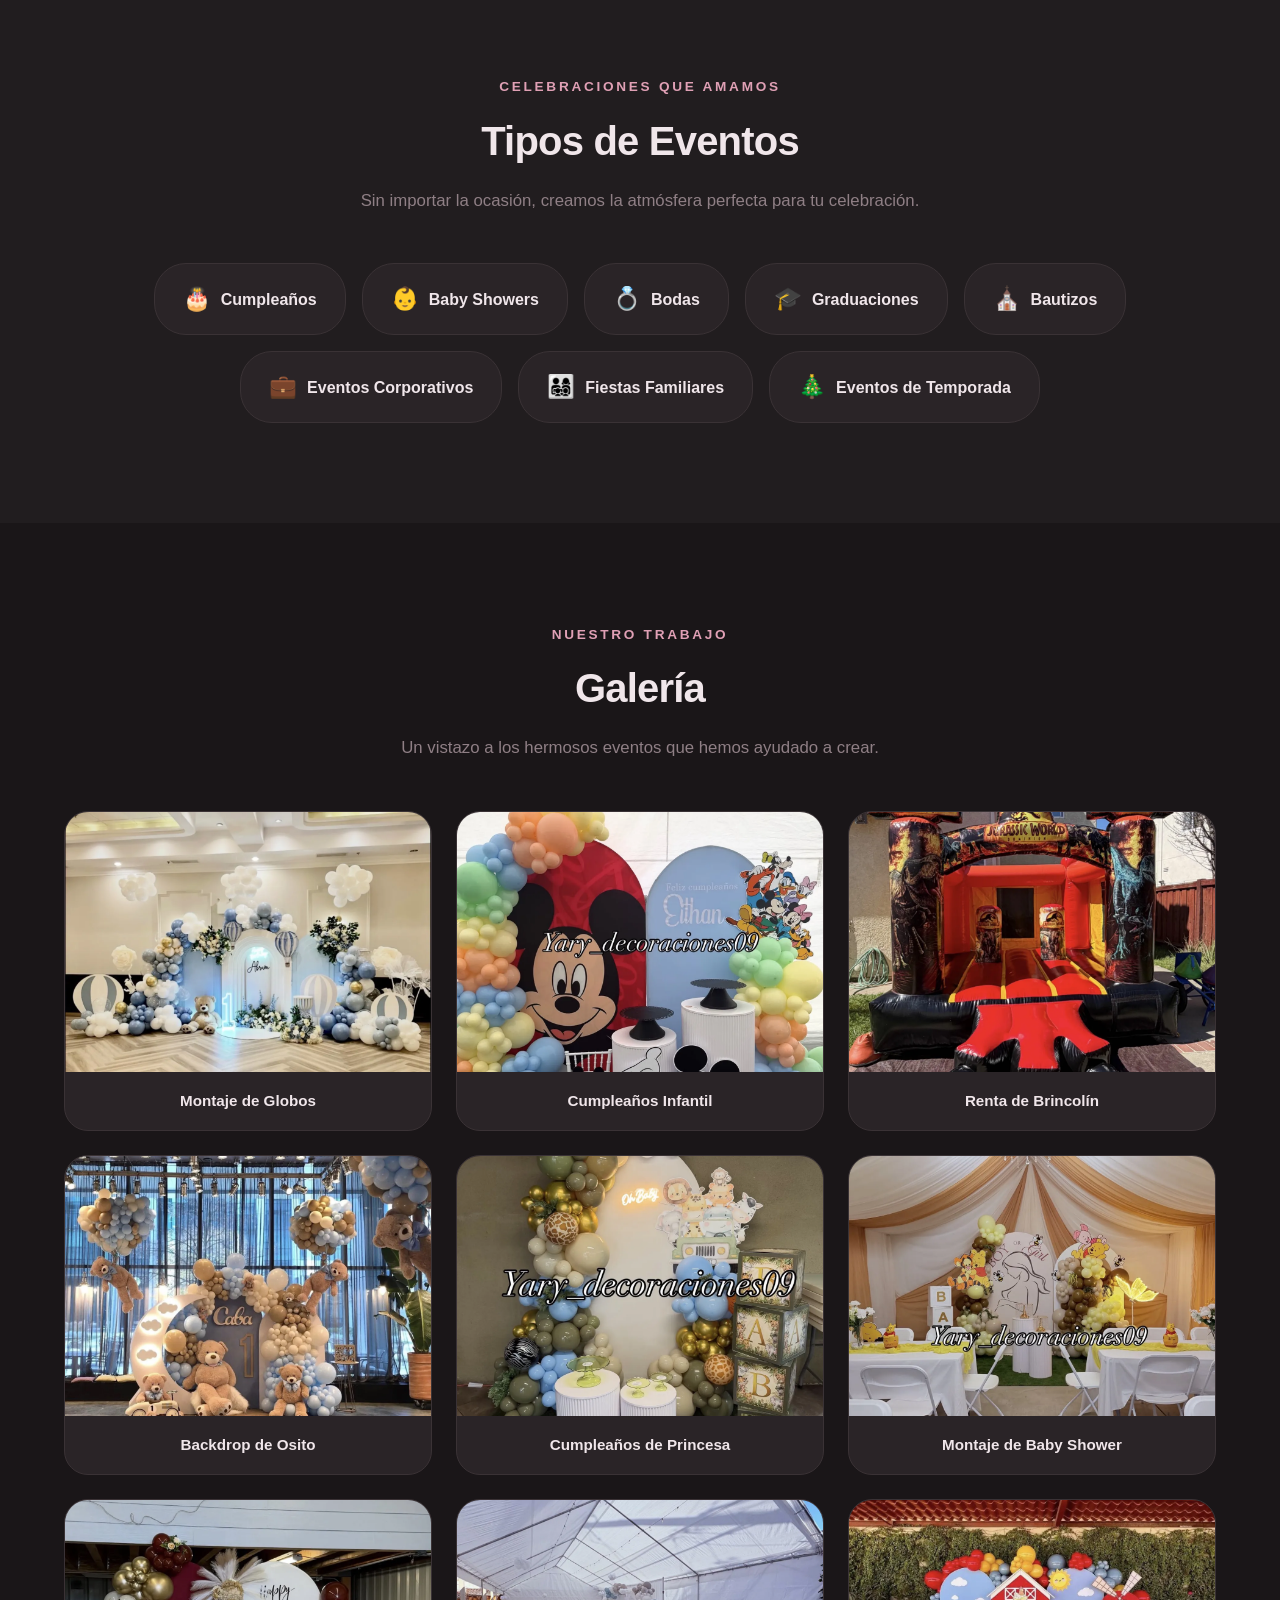
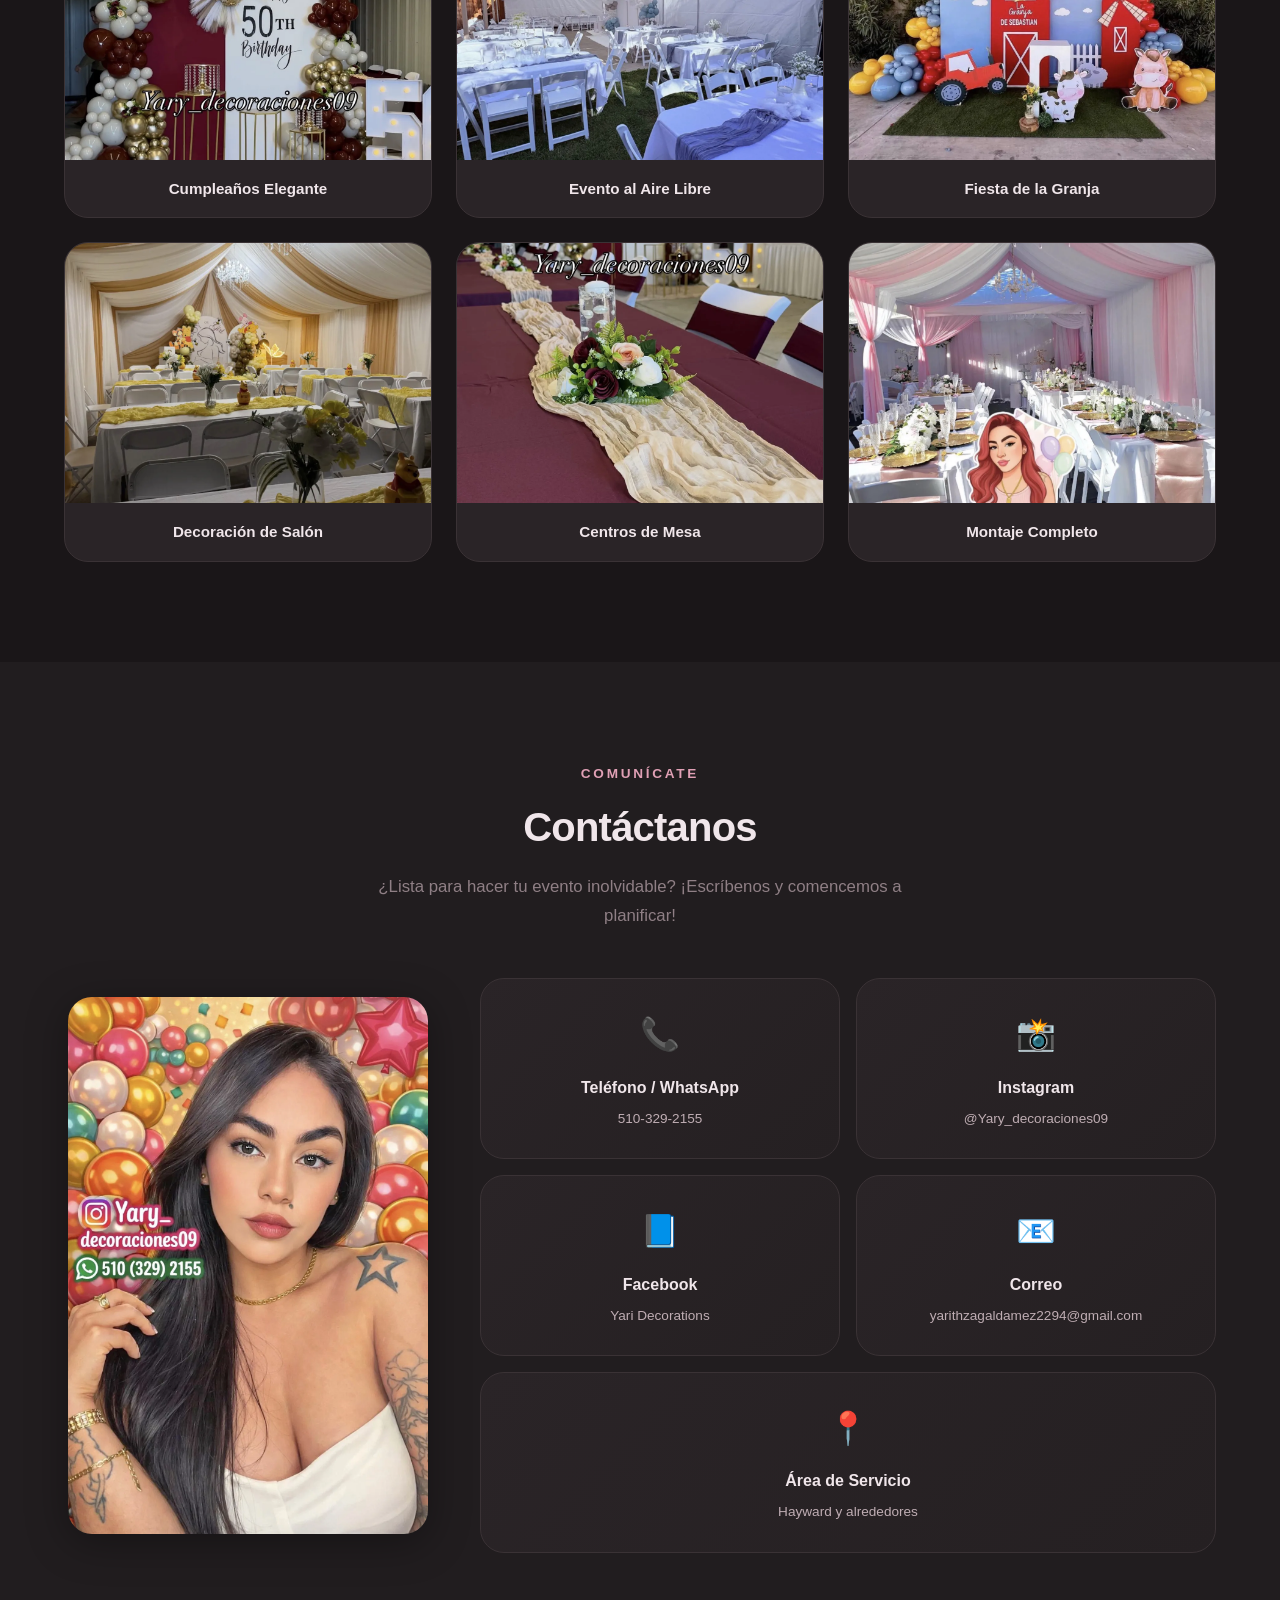
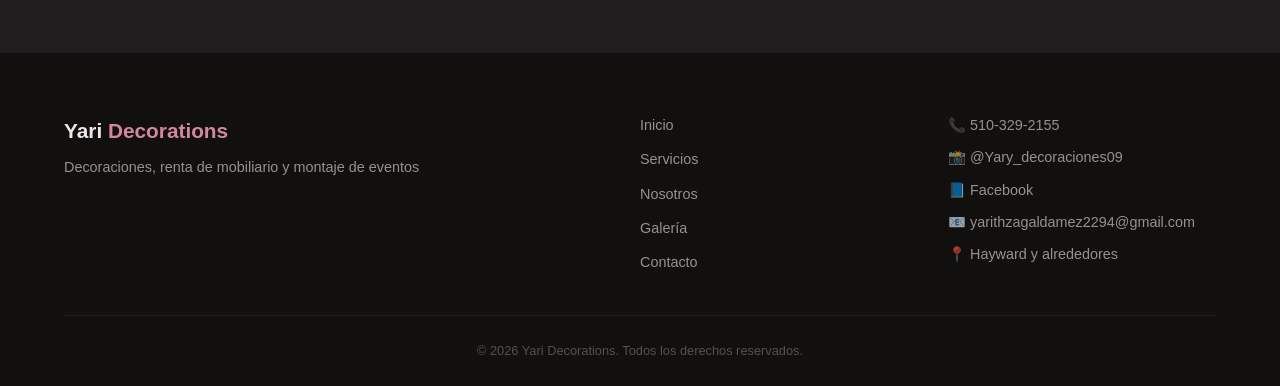
==== commit 31a52a93: "whitespace" ====
--- a/index.html
+++ b/index.html
@@ -28,6 +28,7 @@
       </ul>
     </div>
   </nav>
+
 
   <!-- ======================== HERO ======================== -->
   <section class="hero" id="home">
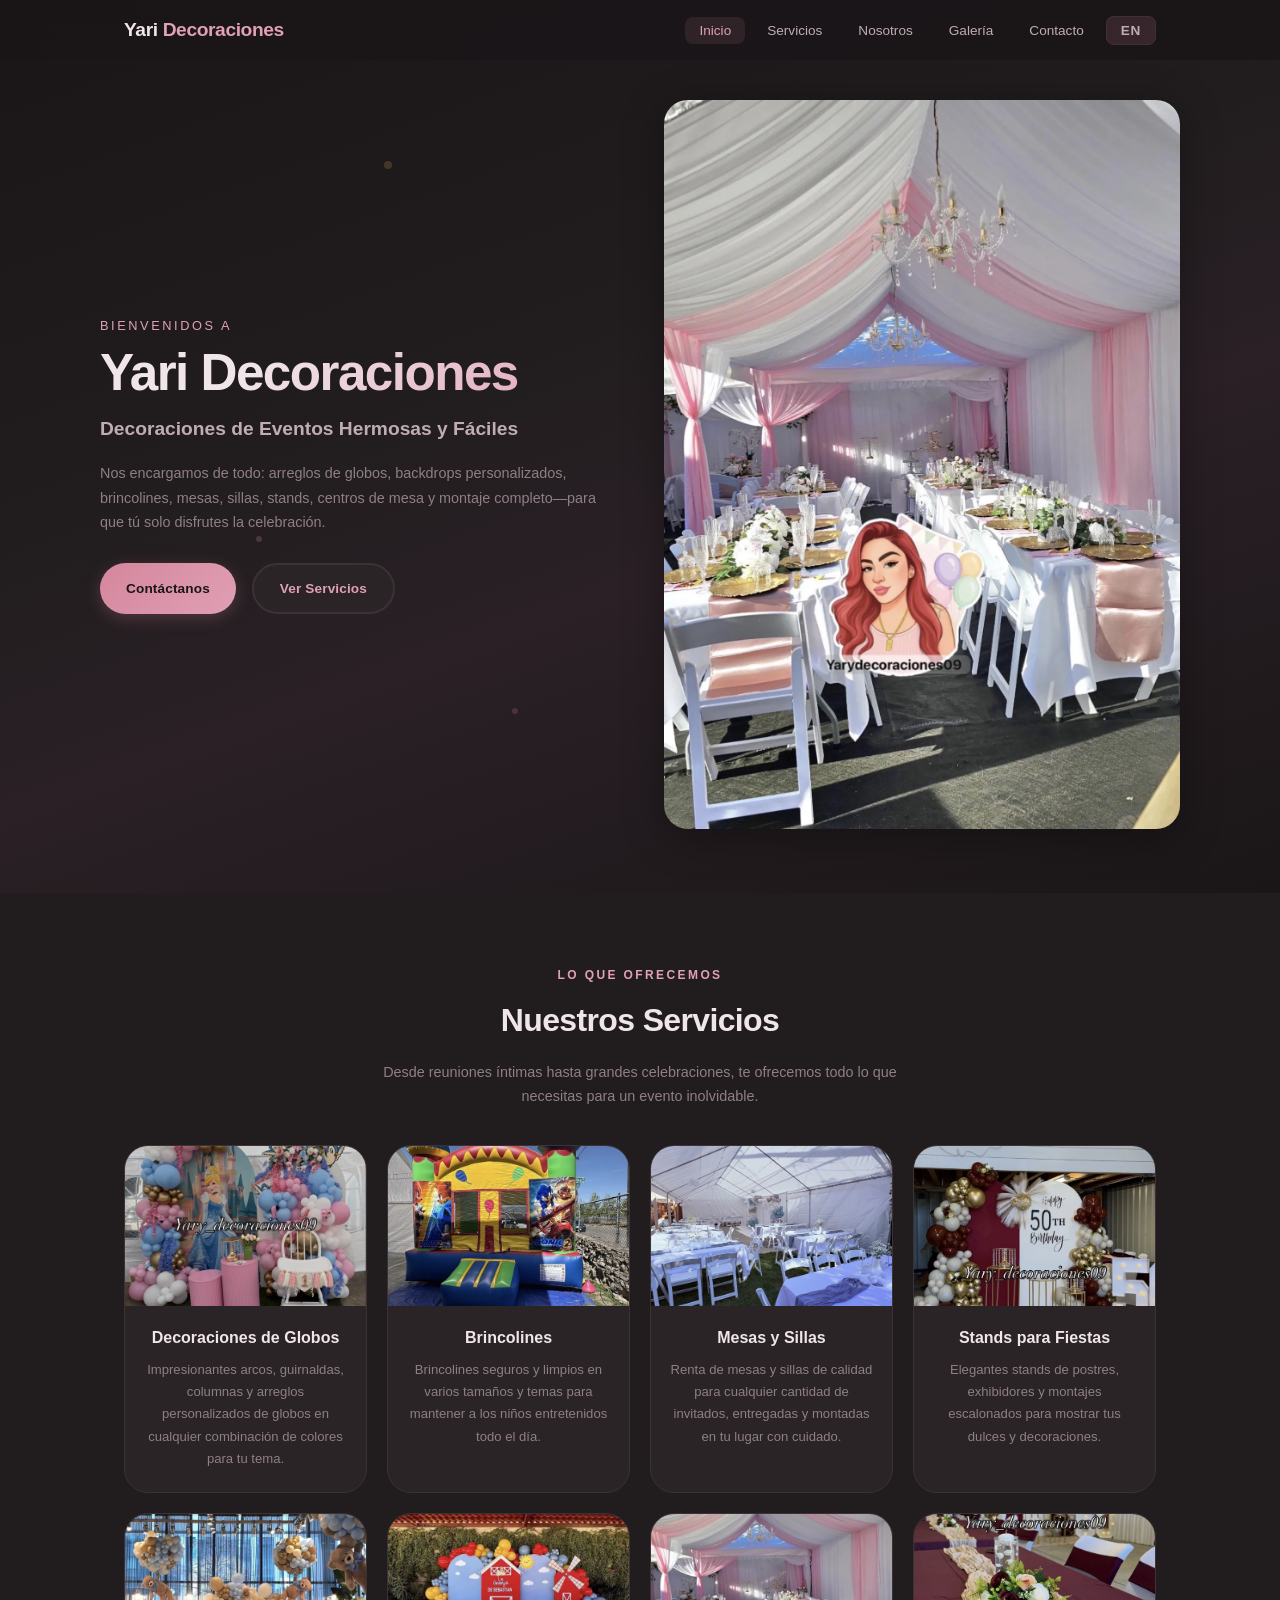
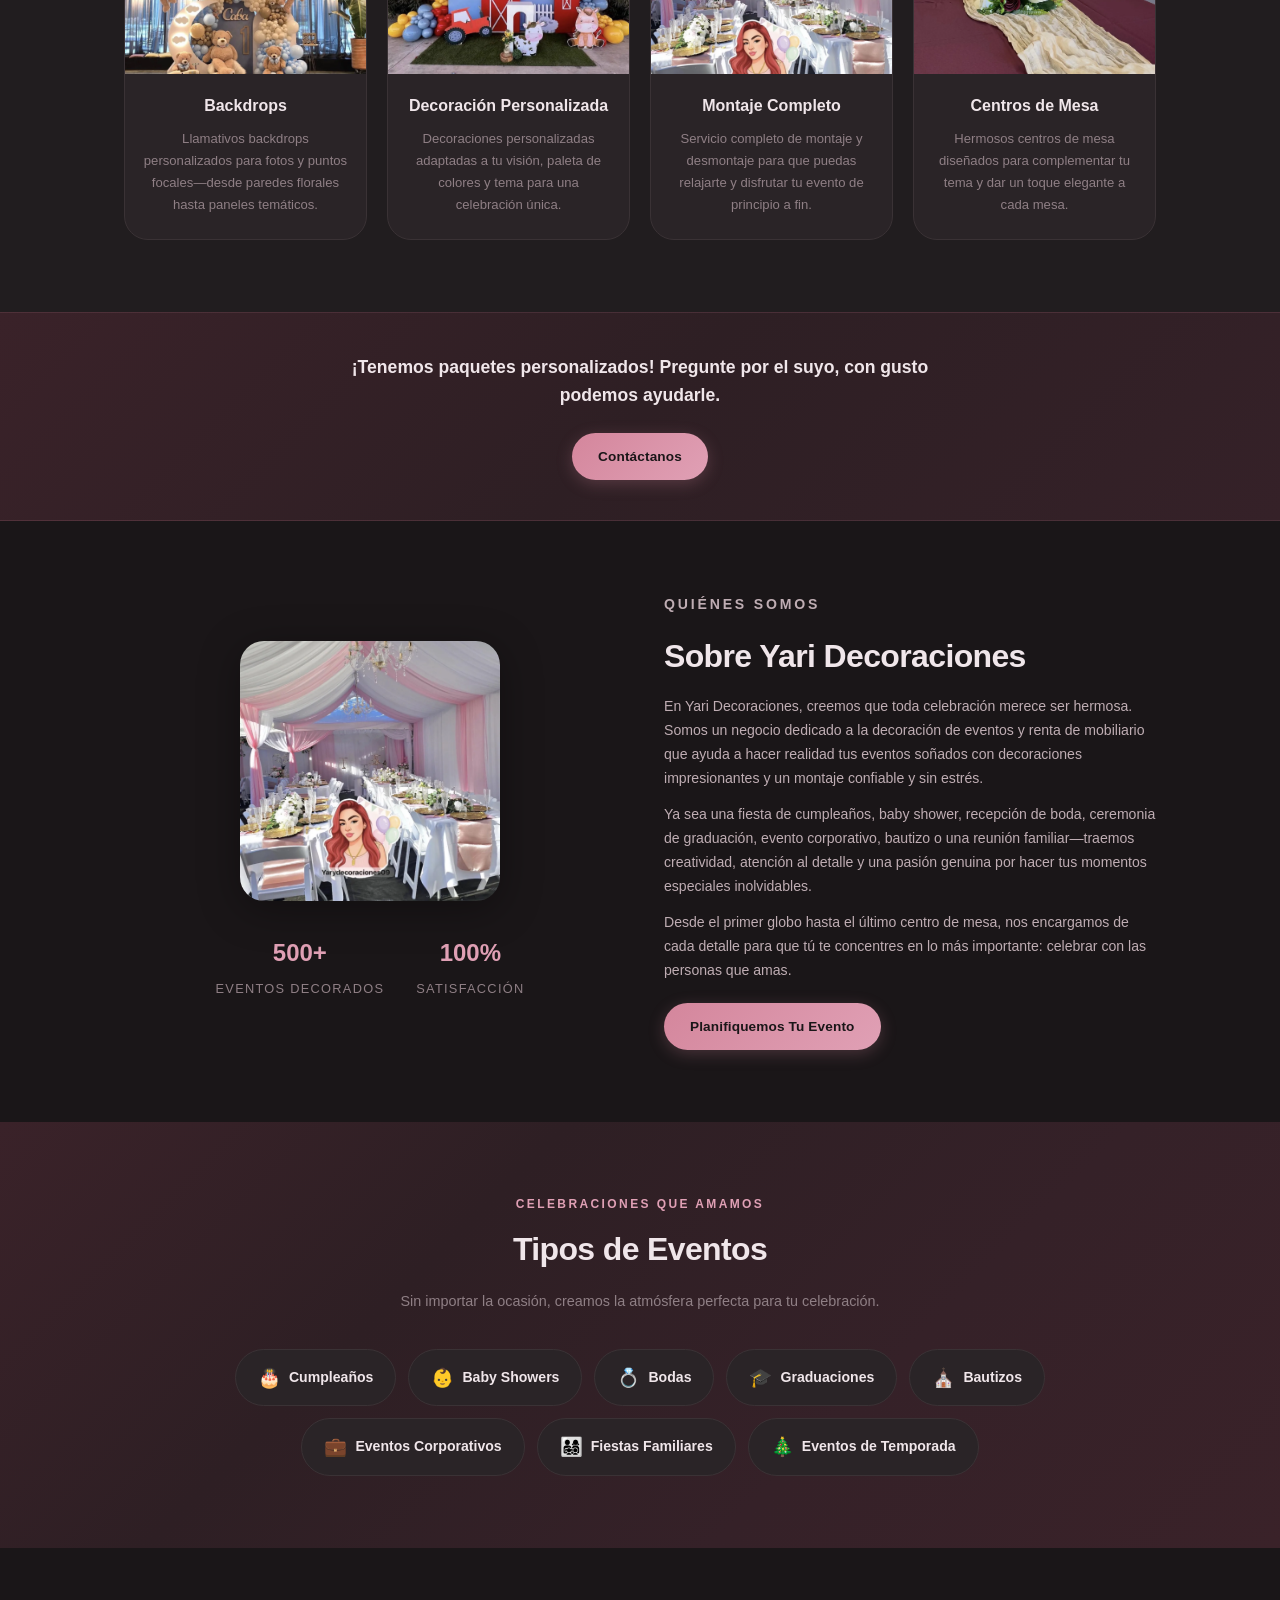
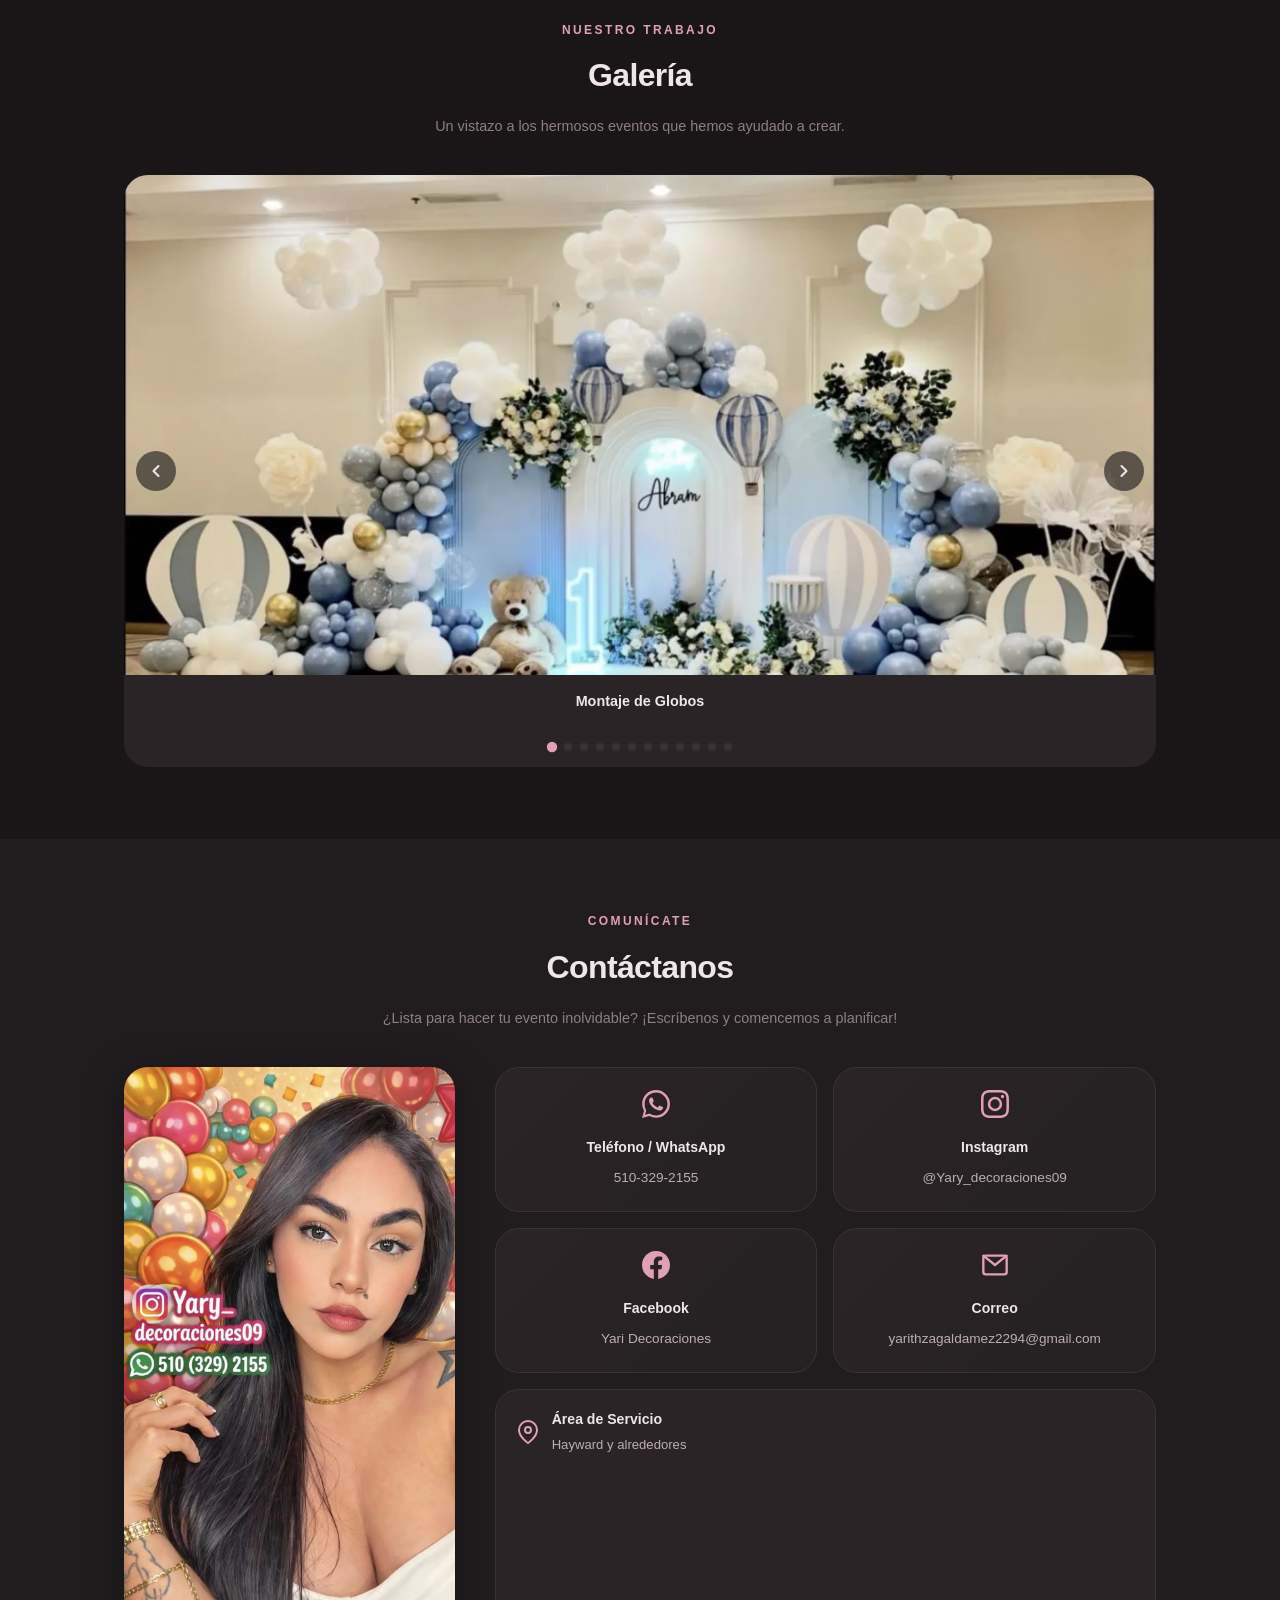
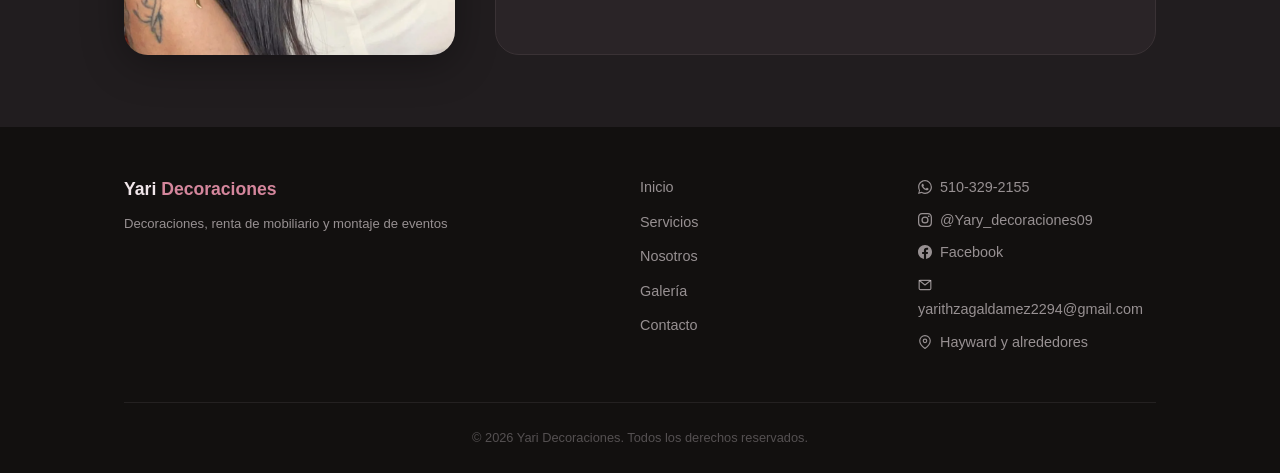
==== commit bf0e4157: "Fixes" ====
--- a/index.html
+++ b/index.html
@@ -3,8 +3,8 @@
 <head>
   <meta charset="UTF-8">
   <meta name="viewport" content="width=device-width, initial-scale=1.0">
-  <meta name="description" content="Yari Decorations - Hermosas decoraciones para eventos, renta de mobiliario, globos, brincolines, mesas, sillas y montaje completo de eventos.">
-  <title>Yari Decorations | Decoraciones de Eventos Hermosas y F&aacute;ciles</title>
+  <meta name="description" content="Yari Decoraciones - Hermosas decoraciones para eventos, renta de mobiliario, globos, brincolines, mesas, sillas y montaje completo de eventos.">
+  <title>Yari Decoraciones | Decoraciones de Eventos Hermosas y F&aacute;ciles</title>
   <link rel="stylesheet" href="styles.css">
 </head>
 <body>
@@ -12,7 +12,7 @@
   <!-- ======================== NAVBAR ======================== -->
   <nav class="navbar" id="navbar">
     <div class="nav-container">
-      <a href="#home" class="nav-logo">Yari <span>Decorations</span></a>
+      <a href="#home" class="nav-logo">Yari <span>Decoraciones</span></a>
       <button class="hamburger" id="hamburger" aria-label="Abrir men&uacute; de navegaci&oacute;n">
         <span class="bar"></span>
         <span class="bar"></span>
@@ -32,10 +32,6 @@
 
   <!-- ======================== HERO ======================== -->
   <section class="hero" id="home">
-    <div class="hero-bg">
-      <img src="images/hero.webp" alt="Yari Decorations - Elegante montaje de evento con globos azules y blancos" class="hero-bg-img">
-    </div>
-    <div class="hero-overlay"></div>
     <!-- Decorative CSS elements -->
     <div class="hero-decor">
       <div class="confetti confetti-1"></div>
@@ -48,14 +44,23 @@
       <div class="sparkle sparkle-2"></div>
       <div class="sparkle sparkle-3"></div>
     </div>
-    <div class="hero-content animate-on-scroll">
-      <p class="hero-tagline">Bienvenidos a</p>
-      <h1 class="hero-title">Yari Decorations</h1>
-      <h2 class="hero-headline">Decoraciones de Eventos Hermosas y F&aacute;ciles</h2>
-      <p class="hero-sub">Nos encargamos de todo: arreglos de globos, backdrops personalizados, brincolines, mesas, sillas, stands, centros de mesa y montaje completo&mdash;para que t&uacute; solo disfrutes la celebraci&oacute;n.</p>
-      <div class="hero-buttons">
-        <a href="#contact" class="btn btn-primary">Cont&aacute;ctanos</a>
-        <a href="#services" class="btn btn-secondary">Ver Servicios</a>
+    <div class="hero-split">
+      <div class="hero-content animate-on-scroll">
+        <div class="hero-heading">
+          <p class="hero-tagline">Bienvenidos a</p>
+          <h1 class="hero-title">Yari Decoraciones</h1>
+          <h2 class="hero-headline">Decoraciones de Eventos Hermosas y F&aacute;ciles</h2>
+        </div>
+        <div class="hero-desc">
+          <p class="hero-sub">Nos encargamos de todo: arreglos de globos, backdrops personalizados, brincolines, mesas, sillas, stands, centros de mesa y montaje completo&mdash;para que t&uacute; solo disfrutes la celebraci&oacute;n.</p>
+        </div>
+        <div class="hero-buttons">
+          <a href="#contact" class="btn btn-primary">Cont&aacute;ctanos</a>
+          <a href="#services" class="btn btn-secondary">Ver Servicios</a>
+        </div>
+      </div>
+      <div class="hero-image animate-on-scroll">
+        <img src="images/full_event.webp" alt="Yari Decoraciones - Elegante montaje completo con carpa rosa y blanca, candelabros y mesas decoradas" class="hero-img">
       </div>
     </div>
   </section>
@@ -166,7 +171,7 @@
       <div class="about-layout">
         <div class="about-visual animate-on-scroll">
           <div class="about-shape">
-            <img src="images/full_event.webp" alt="Elegante montaje de evento rosa y blanco con mesas, sillas y candelabros por Yari Decorations" class="about-img">
+            <img src="images/full_event.webp" alt="Elegante montaje de evento rosa y blanco con mesas, sillas y candelabros por Yari Decoraciones" class="about-img">
           </div>
           <div class="about-stats">
             <div class="stat">
@@ -181,8 +186,8 @@
         </div>
         <div class="about-text animate-on-scroll">
           <p class="section-tagline">Qui&eacute;nes Somos</p>
-          <h2 class="section-title">Sobre Yari Decorations</h2>
-          <p>En Yari Decorations, creemos que toda celebraci&oacute;n merece ser hermosa. Somos un negocio dedicado a la decoraci&oacute;n de eventos y renta de mobiliario que ayuda a hacer realidad tus eventos so&ntilde;ados con decoraciones impresionantes y un montaje confiable y sin estr&eacute;s.</p>
+          <h2 class="section-title">Sobre Yari Decoraciones</h2>
+          <p>En Yari Decoraciones, creemos que toda celebraci&oacute;n merece ser hermosa. Somos un negocio dedicado a la decoraci&oacute;n de eventos y renta de mobiliario que ayuda a hacer realidad tus eventos so&ntilde;ados con decoraciones impresionantes y un montaje confiable y sin estr&eacute;s.</p>
           <p>Ya sea una fiesta de cumplea&ntilde;os, baby shower, recepci&oacute;n de boda, ceremonia de graduaci&oacute;n, evento corporativo, bautizo o una reuni&oacute;n familiar&mdash;traemos creatividad, atenci&oacute;n al detalle y una pasi&oacute;n genuina por hacer tus momentos especiales inolvidables.</p>
           <p>Desde el primer globo hasta el &uacute;ltimo centro de mesa, nos encargamos de cada detalle para que t&uacute; te concentres en lo m&aacute;s importante: celebrar con las personas que amas.</p>
           <a href="#contact" class="btn btn-primary">Planifiquemos Tu Evento</a>
@@ -216,92 +221,64 @@
       <p class="section-tagline animate-on-scroll">Nuestro Trabajo</p>
       <h2 class="section-title animate-on-scroll">Galer&iacute;a</h2>
       <p class="section-subtitle animate-on-scroll">Un vistazo a los hermosos eventos que hemos ayudado a crear.</p>
-      <div class="gallery-grid">
-
-        <div class="gallery-card animate-on-scroll">
-          <div class="gallery-img-wrap">
-            <img src="images/hero.webp" alt="Elegante montaje de globos azules y blancos con tema de globo aerost&aacute;tico" class="gallery-img" loading="lazy">
-          </div>
-          <div class="gallery-label">Montaje de Globos</div>
-        </div>
-
-        <div class="gallery-card animate-on-scroll">
-          <div class="gallery-img-wrap">
-            <img src="images/IMG_8099.webp" alt="Fiesta infantil tem&aacute;tica de Mickey Mouse con decoraci&oacute;n de globos" class="gallery-img" loading="lazy">
-          </div>
-          <div class="gallery-label">Cumplea&ntilde;os Infantil</div>
-        </div>
-
-        <div class="gallery-card animate-on-scroll">
-          <div class="gallery-img-wrap">
-            <img src="images/IMG_8108.webp" alt="Brincol&iacute;n tem&aacute;tico de Jurassic World" class="gallery-img" loading="lazy">
-          </div>
-          <div class="gallery-label">Renta de Brincol&iacute;n</div>
-        </div>
-
-        <div class="gallery-card animate-on-scroll">
-          <div class="gallery-img-wrap">
-            <img src="images/backdrop.webp" alt="Backdrop tem&aacute;tico de oso de peluche con decoraci&oacute;n azul y blanca" class="gallery-img" loading="lazy">
-          </div>
-          <div class="gallery-label">Backdrop de Osito</div>
-        </div>
-
-        <div class="gallery-card animate-on-scroll">
-          <div class="gallery-img-wrap">
-            <img src="images/IMG_8101.webp" alt="Cumplea&ntilde;os tem&aacute;tico de Cenicienta con guirnalda de globos rosas y azules" class="gallery-img" loading="lazy">
-          </div>
-          <div class="gallery-label">Cumplea&ntilde;os de Princesa</div>
-        </div>
-
-        <div class="gallery-card animate-on-scroll">
-          <div class="gallery-img-wrap">
-            <img src="images/IMG_8105.webp" alt="Montaje completo de baby shower con carpa y tema de Winnie the Pooh" class="gallery-img" loading="lazy">
-          </div>
-          <div class="gallery-label">Montaje de Baby Shower</div>
-        </div>
-
-        <div class="gallery-card animate-on-scroll">
-          <div class="gallery-img-wrap">
-            <img src="images/party_stand.webp" alt="Montaje de cumplea&ntilde;os 50 con elegantes stands y guirnalda de globos" class="gallery-img" loading="lazy">
-          </div>
-          <div class="gallery-label">Cumplea&ntilde;os Elegante</div>
-        </div>
-
-        <div class="gallery-card animate-on-scroll">
-          <div class="gallery-img-wrap">
-            <img src="images/IMG_8112.webp" alt="Evento al aire libre con carpa, mesas y sillas blancas" class="gallery-img" loading="lazy">
-          </div>
-          <div class="gallery-label">Evento al Aire Libre</div>
-        </div>
-
-        <div class="gallery-card animate-on-scroll">
-          <div class="gallery-img-wrap">
-            <img src="images/IMG_8110.webp" alt="Fiesta de cumplea&ntilde;os con tema de granja y decoraciones de animales" class="gallery-img" loading="lazy">
-          </div>
-          <div class="gallery-label">Fiesta de la Granja</div>
-        </div>
-
-        <div class="gallery-card animate-on-scroll">
-          <div class="gallery-img-wrap">
-            <img src="images/IMG_8107.webp" alt="Sal&oacute;n elegante con candelabros y decoraci&oacute;n de mesas" class="gallery-img" loading="lazy">
-          </div>
-          <div class="gallery-label">Decoraci&oacute;n de Sal&oacute;n</div>
-        </div>
-
-        <div class="gallery-card animate-on-scroll">
-          <div class="gallery-img-wrap">
-            <img src="images/centerpiece.webp" alt="Mesa burdeos con centros de mesa florales y camino de tela" class="gallery-img" loading="lazy">
-          </div>
-          <div class="gallery-label">Centros de Mesa</div>
-        </div>
-
-        <div class="gallery-card animate-on-scroll">
-          <div class="gallery-img-wrap">
-            <img src="images/full_event.webp" alt="Montaje de carpa rosa y blanca con mesas elegantes y candelabros" class="gallery-img" loading="lazy">
-          </div>
-          <div class="gallery-label">Montaje Completo</div>
-        </div>
-
+      <div class="carousel animate-on-scroll" id="galleryCarousel">
+        <div class="carousel-track">
+          <div class="carousel-slide">
+            <img src="images/hero.webp" alt="Elegante montaje de globos azules y blancos" class="carousel-img" loading="lazy">
+            <div class="carousel-label">Montaje de Globos</div>
+          </div>
+          <div class="carousel-slide">
+            <img src="images/IMG_8099.webp" alt="Fiesta infantil tem&aacute;tica de Mickey Mouse" class="carousel-img" loading="lazy">
+            <div class="carousel-label">Cumplea&ntilde;os Infantil</div>
+          </div>
+          <div class="carousel-slide">
+            <img src="images/IMG_8108.webp" alt="Brincol&iacute;n tem&aacute;tico de Jurassic World" class="carousel-img" loading="lazy">
+            <div class="carousel-label">Renta de Brincol&iacute;n</div>
+          </div>
+          <div class="carousel-slide">
+            <img src="images/backdrop.webp" alt="Backdrop tem&aacute;tico de oso de peluche" class="carousel-img" loading="lazy">
+            <div class="carousel-label">Backdrop de Osito</div>
+          </div>
+          <div class="carousel-slide">
+            <img src="images/IMG_8101.webp" alt="Cumplea&ntilde;os tem&aacute;tico de Cenicienta" class="carousel-img" loading="lazy">
+            <div class="carousel-label">Cumplea&ntilde;os de Princesa</div>
+          </div>
+          <div class="carousel-slide">
+            <img src="images/IMG_8105.webp" alt="Montaje completo de baby shower" class="carousel-img" loading="lazy">
+            <div class="carousel-label">Montaje de Baby Shower</div>
+          </div>
+          <div class="carousel-slide">
+            <img src="images/party_stand.webp" alt="Montaje de cumplea&ntilde;os 50 elegante" class="carousel-img" loading="lazy">
+            <div class="carousel-label">Cumplea&ntilde;os Elegante</div>
+          </div>
+          <div class="carousel-slide">
+            <img src="images/IMG_8112.webp" alt="Evento al aire libre con carpa" class="carousel-img" loading="lazy">
+            <div class="carousel-label">Evento al Aire Libre</div>
+          </div>
+          <div class="carousel-slide">
+            <img src="images/IMG_8110.webp" alt="Fiesta con tema de granja" class="carousel-img" loading="lazy">
+            <div class="carousel-label">Fiesta de la Granja</div>
+          </div>
+          <div class="carousel-slide">
+            <img src="images/IMG_8107.webp" alt="Sal&oacute;n elegante con candelabros" class="carousel-img" loading="lazy">
+            <div class="carousel-label">Decoraci&oacute;n de Sal&oacute;n</div>
+          </div>
+          <div class="carousel-slide">
+            <img src="images/centerpiece.webp" alt="Centros de mesa florales" class="carousel-img" loading="lazy">
+            <div class="carousel-label">Centros de Mesa</div>
+          </div>
+          <div class="carousel-slide">
+            <img src="images/full_event.webp" alt="Montaje completo rosa y blanco" class="carousel-img" loading="lazy">
+            <div class="carousel-label">Montaje Completo</div>
+          </div>
+        </div>
+        <button class="carousel-btn carousel-prev" aria-label="Anterior">
+          <svg viewBox="0 0 24 24" fill="none" stroke="currentColor" stroke-width="2.5" stroke-linecap="round" stroke-linejoin="round"><polyline points="15 18 9 12 15 6"/></svg>
+        </button>
+        <button class="carousel-btn carousel-next" aria-label="Siguiente">
+          <svg viewBox="0 0 24 24" fill="none" stroke="currentColor" stroke-width="2.5" stroke-linecap="round" stroke-linejoin="round"><polyline points="9 6 15 12 9 18"/></svg>
+        </button>
+        <div class="carousel-dots" id="carouselDots"></div>
       </div>
     </div>
   </section>
@@ -313,36 +290,43 @@
       <h2 class="section-title animate-on-scroll">Cont&aacute;ctanos</h2>
       <p class="section-subtitle animate-on-scroll">&iquest;Lista para hacer tu evento inolvidable? &iexcl;Escr&iacute;benos y comencemos a planificar!</p>
 
-      <div class="contact-layout">
-        <div class="contact-photo animate-on-scroll">
-          <img src="images/main.webp" alt="Yari - Due&ntilde;a de Yari Decorations" class="contact-portrait" loading="lazy">
-        </div>
-        <div class="contact-details animate-on-scroll">
+      <div class="contact-layout animate-on-scroll">
+        <div class="contact-photo">
+          <img src="images/main.webp" alt="Yari - Due&ntilde;a de Yari Decoraciones" class="contact-portrait" loading="lazy">
+        </div>
+        <div class="contact-details">
           <div class="contact-cards">
             <a href="tel:5103292155" class="contact-card">
-              <span class="contact-card-icon">📞</span>
+              <span class="contact-card-icon"><svg viewBox="0 0 24 24" fill="currentColor"><path d="M17.472 14.382c-.297-.149-1.758-.867-2.03-.967-.273-.099-.471-.148-.67.15-.197.297-.767.966-.94 1.164-.173.199-.347.223-.644.075-.297-.15-1.255-.463-2.39-1.475-.883-.788-1.48-1.761-1.653-2.059-.173-.297-.018-.458.13-.606.134-.133.298-.347.446-.52.149-.174.198-.298.298-.497.099-.198.05-.371-.025-.52-.075-.149-.669-1.612-.916-2.207-.242-.579-.487-.5-.669-.51-.173-.008-.371-.01-.57-.01-.198 0-.52.074-.792.372-.272.297-1.04 1.016-1.04 2.479 0 1.462 1.065 2.875 1.213 3.074.149.198 2.096 3.2 5.077 4.487.709.306 1.262.489 1.694.625.712.227 1.36.195 1.871.118.571-.085 1.758-.719 2.006-1.413.248-.694.248-1.289.173-1.413-.074-.124-.272-.198-.57-.347zM12.05 21.785c-1.826 0-3.616-.491-5.18-1.42l-.372-.22-3.858.963.981-3.587-.242-.384A9.685 9.685 0 012.27 12.05c0-5.407 4.372-9.806 9.778-9.806 2.613 0 5.066 1.025 6.908 2.884a9.742 9.742 0 012.862 6.922c-.003 5.404-4.376 9.735-9.768 9.735zm8.413-18.108A11.71 11.71 0 0012.05 0C5.495 0 .16 5.335.157 11.892c0 2.096.547 4.142 1.588 5.945L.057 24l6.305-1.654a11.882 11.882 0 005.683 1.448h.005c6.554 0 11.89-5.335 11.893-11.893a11.821 11.821 0 00-3.48-8.224z"/></svg></span>
               <h3>Tel&eacute;fono / WhatsApp</h3>
               <p>510-329-2155</p>
             </a>
             <a href="https://www.instagram.com/Yary_decoraciones09/" target="_blank" rel="noopener noreferrer" class="contact-card">
-              <span class="contact-card-icon">📸</span>
+              <span class="contact-card-icon"><svg viewBox="0 0 24 24" fill="currentColor"><path d="M12 2.163c3.204 0 3.584.012 4.85.07 3.252.148 4.771 1.691 4.919 4.919.058 1.265.069 1.645.069 4.849 0 3.205-.012 3.584-.069 4.849-.149 3.225-1.664 4.771-4.919 4.919-1.266.058-1.644.07-4.85.07-3.204 0-3.584-.012-4.849-.07-3.26-.149-4.771-1.699-4.919-4.92-.058-1.265-.07-1.644-.07-4.849 0-3.204.013-3.583.07-4.849.149-3.227 1.664-4.771 4.919-4.919 1.266-.057 1.645-.069 4.849-.069zM12 0C8.741 0 8.333.014 7.053.072 2.695.272.273 2.69.073 7.052.014 8.333 0 8.741 0 12c0 3.259.014 3.668.072 4.948.2 4.358 2.618 6.78 6.98 6.98C8.333 23.986 8.741 24 12 24c3.259 0 3.668-.014 4.948-.072 4.354-.2 6.782-2.618 6.979-6.98.059-1.28.073-1.689.073-4.948 0-3.259-.014-3.667-.072-4.947-.196-4.354-2.617-6.78-6.979-6.98C15.668.014 15.259 0 12 0zm0 5.838a6.162 6.162 0 100 12.324 6.162 6.162 0 000-12.324zM12 16a4 4 0 110-8 4 4 0 010 8zm6.406-11.845a1.44 1.44 0 100 2.881 1.44 1.44 0 000-2.881z"/></svg></span>
               <h3>Instagram</h3>
               <p>@Yary_decoraciones09</p>
             </a>
             <a href="https://www.facebook.com/profile.php?id=61584957218803" target="_blank" rel="noopener noreferrer" class="contact-card">
-              <span class="contact-card-icon">📘</span>
+              <span class="contact-card-icon"><svg viewBox="0 0 24 24" fill="currentColor"><path d="M24 12.073c0-6.627-5.373-12-12-12s-12 5.373-12 12c0 5.99 4.388 10.954 10.125 11.854v-8.385H7.078v-3.47h3.047V9.43c0-3.007 1.792-4.669 4.533-4.669 1.312 0 2.686.235 2.686.235v2.953H15.83c-1.491 0-1.956.925-1.956 1.874v2.25h3.328l-.532 3.47h-2.796v8.385C19.612 23.027 24 18.062 24 12.073z"/></svg></span>
               <h3>Facebook</h3>
-              <p>Yari Decorations</p>
+              <p>Yari Decoraciones</p>
             </a>
             <a href="mailto:yarithzagaldamez2294@gmail.com" class="contact-card">
-              <span class="contact-card-icon">📧</span>
+              <span class="contact-card-icon"><svg viewBox="0 0 24 24" fill="none" stroke="currentColor" stroke-width="2" stroke-linecap="round" stroke-linejoin="round"><rect x="2" y="4" width="20" height="16" rx="2"/><path d="M22 4l-10 8L2 4"/></svg></span>
               <h3>Correo</h3>
               <p>yarithzagaldamez2294@gmail.com</p>
             </a>
-            <div class="contact-card">
-              <span class="contact-card-icon">📍</span>
-              <h3>&Aacute;rea de Servicio</h3>
-              <p>Hayward y alrededores</p>
+          </div>
+          <div class="map-wrapper">
+            <div class="map-header">
+              <svg class="map-pin-icon" viewBox="0 0 24 24" fill="none" stroke="currentColor" stroke-width="2" stroke-linecap="round" stroke-linejoin="round"><path d="M21 10c0 7-9 13-9 13s-9-6-9-13a9 9 0 0118 0z"/><circle cx="12" cy="10" r="3"/></svg>
+              <div>
+                <h3>&Aacute;rea de Servicio</h3>
+                <p>Hayward y alrededores</p>
+              </div>
+            </div>
+            <div class="map-container">
+              <iframe src="https://www.openstreetmap.org/export/embed.html?bbox=-122.1500%2C37.6100%2C-122.0000%2C37.6900&amp;layer=mapnik&amp;marker=37.6688%2C-122.0808" title="Mapa de Hayward, California" loading="lazy"></iframe>
             </div>
           </div>
         </div>
@@ -355,7 +339,7 @@
     <div class="container">
       <div class="footer-content">
         <div class="footer-brand">
-          <h3 class="footer-logo">Yari <span>Decorations</span></h3>
+          <h3 class="footer-logo">Yari <span>Decoraciones</span></h3>
           <p>Decoraciones, renta de mobiliario y montaje de eventos</p>
         </div>
         <div class="footer-links">
@@ -366,15 +350,15 @@
           <a href="#contact">Contacto</a>
         </div>
         <div class="footer-contact">
-          <p><a href="tel:5103292155">📞 510-329-2155</a></p>
-          <p><a href="https://www.instagram.com/Yary_decoraciones09/" target="_blank" rel="noopener noreferrer">📸 @Yary_decoraciones09</a></p>
-          <p><a href="https://www.facebook.com/profile.php?id=61584957218803" target="_blank" rel="noopener noreferrer">📘 Facebook</a></p>
-          <p><a href="mailto:yarithzagaldamez2294@gmail.com">📧 yarithzagaldamez2294@gmail.com</a></p>
-          <p>📍 Hayward y alrededores</p>
+          <p><a href="tel:5103292155"><svg class="footer-icon" viewBox="0 0 24 24" fill="currentColor"><path d="M17.472 14.382c-.297-.149-1.758-.867-2.03-.967-.273-.099-.471-.148-.67.15-.197.297-.767.966-.94 1.164-.173.199-.347.223-.644.075-.297-.15-1.255-.463-2.39-1.475-.883-.788-1.48-1.761-1.653-2.059-.173-.297-.018-.458.13-.606.134-.133.298-.347.446-.52.149-.174.198-.298.298-.497.099-.198.05-.371-.025-.52-.075-.149-.669-1.612-.916-2.207-.242-.579-.487-.5-.669-.51-.173-.008-.371-.01-.57-.01-.198 0-.52.074-.792.372-.272.297-1.04 1.016-1.04 2.479 0 1.462 1.065 2.875 1.213 3.074.149.198 2.096 3.2 5.077 4.487.709.306 1.262.489 1.694.625.712.227 1.36.195 1.871.118.571-.085 1.758-.719 2.006-1.413.248-.694.248-1.289.173-1.413-.074-.124-.272-.198-.57-.347zM12.05 21.785c-1.826 0-3.616-.491-5.18-1.42l-.372-.22-3.858.963.981-3.587-.242-.384A9.685 9.685 0 012.27 12.05c0-5.407 4.372-9.806 9.778-9.806 2.613 0 5.066 1.025 6.908 2.884a9.742 9.742 0 012.862 6.922c-.003 5.404-4.376 9.735-9.768 9.735zm8.413-18.108A11.71 11.71 0 0012.05 0C5.495 0 .16 5.335.157 11.892c0 2.096.547 4.142 1.588 5.945L.057 24l6.305-1.654a11.882 11.882 0 005.683 1.448h.005c6.554 0 11.89-5.335 11.893-11.893a11.821 11.821 0 00-3.48-8.224z"/></svg> 510-329-2155</a></p>
+          <p><a href="https://www.instagram.com/Yary_decoraciones09/" target="_blank" rel="noopener noreferrer"><svg class="footer-icon" viewBox="0 0 24 24" fill="currentColor"><path d="M12 2.163c3.204 0 3.584.012 4.85.07 3.252.148 4.771 1.691 4.919 4.919.058 1.265.069 1.645.069 4.849 0 3.205-.012 3.584-.069 4.849-.149 3.225-1.664 4.771-4.919 4.919-1.266.058-1.644.07-4.85.07-3.204 0-3.584-.012-4.849-.07-3.26-.149-4.771-1.699-4.919-4.92-.058-1.265-.07-1.644-.07-4.849 0-3.204.013-3.583.07-4.849.149-3.227 1.664-4.771 4.919-4.919 1.266-.057 1.645-.069 4.849-.069zM12 0C8.741 0 8.333.014 7.053.072 2.695.272.273 2.69.073 7.052.014 8.333 0 8.741 0 12c0 3.259.014 3.668.072 4.948.2 4.358 2.618 6.78 6.98 6.98C8.333 23.986 8.741 24 12 24c3.259 0 3.668-.014 4.948-.072 4.354-.2 6.782-2.618 6.979-6.98.059-1.28.073-1.689.073-4.948 0-3.259-.014-3.667-.072-4.947-.196-4.354-2.617-6.78-6.979-6.98C15.668.014 15.259 0 12 0zm0 5.838a6.162 6.162 0 100 12.324 6.162 6.162 0 000-12.324zM12 16a4 4 0 110-8 4 4 0 010 8zm6.406-11.845a1.44 1.44 0 100 2.881 1.44 1.44 0 000-2.881z"/></svg> @Yary_decoraciones09</a></p>
+          <p><a href="https://www.facebook.com/profile.php?id=61584957218803" target="_blank" rel="noopener noreferrer"><svg class="footer-icon" viewBox="0 0 24 24" fill="currentColor"><path d="M24 12.073c0-6.627-5.373-12-12-12s-12 5.373-12 12c0 5.99 4.388 10.954 10.125 11.854v-8.385H7.078v-3.47h3.047V9.43c0-3.007 1.792-4.669 4.533-4.669 1.312 0 2.686.235 2.686.235v2.953H15.83c-1.491 0-1.956.925-1.956 1.874v2.25h3.328l-.532 3.47h-2.796v8.385C19.612 23.027 24 18.062 24 12.073z"/></svg> Facebook</a></p>
+          <p><a href="mailto:yarithzagaldamez2294@gmail.com"><svg class="footer-icon" viewBox="0 0 24 24" fill="none" stroke="currentColor" stroke-width="2" stroke-linecap="round" stroke-linejoin="round"><rect x="2" y="4" width="20" height="16" rx="2"/><path d="M22 4l-10 8L2 4"/></svg> yarithzagaldamez2294@gmail.com</a></p>
+          <p><svg class="footer-icon" viewBox="0 0 24 24" fill="none" stroke="currentColor" stroke-width="2" stroke-linecap="round" stroke-linejoin="round"><path d="M21 10c0 7-9 13-9 13s-9-6-9-13a9 9 0 0118 0z"/><circle cx="12" cy="10" r="3"/></svg> Hayward y alrededores</p>
         </div>
       </div>
       <div class="footer-bottom">
-        <p>&copy; <span id="copyrightYear"></span> Yari Decorations. Todos los derechos reservados.</p>
+        <p>&copy; <span id="copyrightYear"></span> Yari Decoraciones. Todos los derechos reservados.</p>
       </div>
     </div>
   </footer>
--- a/styles.css
+++ b/styles.css
@@ -65,7 +65,7 @@
 }
 
 .container {
-  max-width: 1200px;
+  max-width: 1080px;
   margin: 0 auto;
   padding: 0 24px;
 }
@@ -91,17 +91,6 @@
 .services-grid .animate-on-scroll:nth-child(7) { transition-delay: 0.3s; }
 .services-grid .animate-on-scroll:nth-child(8) { transition-delay: 0.35s; }
 
-.gallery-grid .animate-on-scroll:nth-child(2) { transition-delay: 0.05s; }
-.gallery-grid .animate-on-scroll:nth-child(3) { transition-delay: 0.1s; }
-.gallery-grid .animate-on-scroll:nth-child(4) { transition-delay: 0.15s; }
-.gallery-grid .animate-on-scroll:nth-child(5) { transition-delay: 0.2s; }
-.gallery-grid .animate-on-scroll:nth-child(6) { transition-delay: 0.25s; }
-.gallery-grid .animate-on-scroll:nth-child(7) { transition-delay: 0.3s; }
-.gallery-grid .animate-on-scroll:nth-child(8) { transition-delay: 0.35s; }
-.gallery-grid .animate-on-scroll:nth-child(9) { transition-delay: 0.4s; }
-.gallery-grid .animate-on-scroll:nth-child(10) { transition-delay: 0.45s; }
-.gallery-grid .animate-on-scroll:nth-child(11) { transition-delay: 0.5s; }
-.gallery-grid .animate-on-scroll:nth-child(12) { transition-delay: 0.55s; }
 
 .events-grid .animate-on-scroll:nth-child(2) { transition-delay: 0.04s; }
 .events-grid .animate-on-scroll:nth-child(3) { transition-delay: 0.08s; }
@@ -132,17 +121,17 @@
 }
 
 .nav-container {
-  max-width: 1200px;
+  max-width: 1080px;
   margin: 0 auto;
   padding: 0 24px;
   display: flex;
   align-items: center;
   justify-content: space-between;
-  height: 72px;
+  height: 60px;
 }
 
 .nav-logo {
-  font-size: 1.4rem;
+  font-size: 1.2rem;
   font-weight: 700;
   color: var(--text-dark);
   letter-spacing: -0.02em;
@@ -158,9 +147,9 @@
 }
 
 .nav-link {
-  padding: 8px 16px;
+  padding: 6px 14px;
   border-radius: var(--radius-sm);
-  font-size: 0.9rem;
+  font-size: 0.85rem;
   font-weight: 500;
   color: var(--text-medium);
   transition: var(--transition);
@@ -222,40 +211,31 @@
    ============================================================ */
 .hero {
   position: relative;
-  min-height: 100vh;
-  display: flex;
+  padding: 100px 24px 64px;
+  overflow: hidden;
+  background: linear-gradient(160deg, #1a1618 0%, #211d1f 40%, #2a2025 60%, #1a1618 100%);
+}
+
+.hero-split {
+  max-width: 1080px;
+  margin: 0 auto;
+  display: grid;
+  grid-template-columns: 1fr 1fr;
+  gap: 48px;
   align-items: center;
-  justify-content: center;
-  text-align: center;
-  padding: 120px 24px 80px;
-  overflow: hidden;
-}
-
-/* Hero background image */
-.hero-bg {
-  position: absolute;
-  inset: 0;
-  z-index: 0;
-}
-
-.hero-bg-img {
+  position: relative;
+  z-index: 3;
+}
+
+.hero-image {
+  position: relative;
+}
+
+.hero-img {
   width: 100%;
-  height: 100%;
+  border-radius: var(--radius-lg);
+  box-shadow: var(--shadow-lg);
   object-fit: cover;
-  object-position: top center;
-}
-
-.hero-overlay {
-  position: absolute;
-  inset: 0;
-  z-index: 1;
-  background: linear-gradient(
-    135deg,
-    rgba(26, 22, 24, 0.88) 0%,
-    rgba(30, 26, 28, 0.85) 40%,
-    rgba(33, 29, 31, 0.82) 70%,
-    rgba(26, 22, 24, 0.88) 100%
-  );
 }
 
 /* Decorative elements */
@@ -383,12 +363,11 @@
 /* Hero content */
 .hero-content {
   position: relative;
-  z-index: 3;
-  max-width: 720px;
+  text-align: left;
 }
 
 .hero-tagline {
-  font-size: 0.95rem;
+  font-size: 0.8rem;
   font-weight: 500;
   text-transform: uppercase;
   letter-spacing: 0.2em;
@@ -397,7 +376,7 @@
 }
 
 .hero-title {
-  font-size: clamp(2.8rem, 7vw, 4.5rem);
+  font-size: clamp(2.2rem, 5vw, 3.2rem);
   font-weight: 800;
   line-height: 1.1;
   margin-bottom: 12px;
@@ -409,24 +388,23 @@
 }
 
 .hero-headline {
-  font-size: clamp(1.1rem, 2.5vw, 1.5rem);
+  font-size: clamp(0.95rem, 2vw, 1.2rem);
   font-weight: 600;
   color: var(--text-medium);
-  margin-bottom: 20px;
+  margin-bottom: 16px;
 }
 
 .hero-sub {
-  font-size: 1.05rem;
+  font-size: 0.9rem;
   color: var(--text-light);
-  max-width: 560px;
-  margin: 0 auto 32px;
-  line-height: 1.8;
+  max-width: 500px;
+  margin: 0 0 28px;
+  line-height: 1.7;
 }
 
 .hero-buttons {
   display: flex;
   gap: 16px;
-  justify-content: center;
   flex-wrap: wrap;
 }
 
@@ -437,9 +415,9 @@
   display: inline-flex;
   align-items: center;
   justify-content: center;
-  padding: 14px 32px;
+  padding: 12px 26px;
   border-radius: var(--radius-xl);
-  font-size: 0.95rem;
+  font-size: 0.85rem;
   font-weight: 600;
   cursor: pointer;
   transition: var(--transition);
@@ -474,11 +452,11 @@
    SECTIONS (common)
    ============================================================ */
 .section {
-  padding: 100px 0;
+  padding: 72px 0;
 }
 
 .section-tagline {
-  font-size: 0.85rem;
+  font-size: 0.75rem;
   font-weight: 600;
   text-transform: uppercase;
   letter-spacing: 0.2em;
@@ -487,7 +465,7 @@
 }
 
 .section-title {
-  font-size: clamp(1.8rem, 4vw, 2.5rem);
+  font-size: clamp(1.5rem, 3vw, 2rem);
   font-weight: 800;
   color: var(--text-dark);
   margin-bottom: 12px;
@@ -495,7 +473,7 @@
 }
 
 .section-subtitle {
-  font-size: 1.05rem;
+  font-size: 0.9rem;
   color: var(--text-light);
   max-width: 560px;
   line-height: 1.7;
@@ -523,10 +501,10 @@
    CUSTOM PACKAGES BANNER
    ============================================================ */
 .packages-banner {
-  padding: 56px 0;
-  background: linear-gradient(135deg, var(--bg-card-alt), var(--bg-card));
-  border-top: 1px solid var(--border);
-  border-bottom: 1px solid var(--border);
+  padding: 40px 0;
+  background: linear-gradient(135deg, #3a2229, #2e1f24, #352128);
+  border-top: 1px solid rgba(212, 134, 156, 0.15);
+  border-bottom: 1px solid rgba(212, 134, 156, 0.15);
   text-align: center;
 }
 
@@ -538,7 +516,7 @@
 }
 
 .packages-text {
-  font-size: clamp(1.1rem, 2.5vw, 1.35rem);
+  font-size: clamp(0.95rem, 2vw, 1.1rem);
   font-weight: 600;
   color: var(--text-dark);
   max-width: 600px;
@@ -554,9 +532,9 @@
 
 .services-grid {
   display: grid;
-  grid-template-columns: repeat(auto-fit, minmax(260px, 1fr));
-  gap: 24px;
-  margin-top: 48px;
+  grid-template-columns: repeat(auto-fit, minmax(220px, 1fr));
+  gap: 20px;
+  margin-top: 36px;
 }
 
 .service-card {
@@ -581,7 +559,7 @@
 }
 
 .service-img-wrap {
-  height: 200px;
+  height: 160px;
   overflow: hidden;
 }
 
@@ -593,18 +571,18 @@
 }
 
 .service-body {
-  padding: 24px 24px 28px;
+  padding: 18px 18px 22px;
 }
 
 .service-card h3 {
-  font-size: 1.15rem;
+  font-size: 1rem;
   font-weight: 700;
-  margin-bottom: 10px;
+  margin-bottom: 8px;
   color: var(--text-dark);
 }
 
 .service-card p {
-  font-size: 0.9rem;
+  font-size: 0.82rem;
   color: var(--text-light);
   line-height: 1.7;
 }
@@ -614,12 +592,43 @@
    ============================================================ */
 .about {
   background: var(--white);
+  position: relative;
+  overflow: hidden;
+}
+
+.about-bg {
+  position: absolute;
+  inset: 0;
+  z-index: 0;
+  background: linear-gradient(135deg, #3a2229, #2e1f24, #352128);
+}
+
+.about-bg img {
+  width: 100%;
+  height: 100%;
+  object-fit: cover;
+  object-position: center center;
+}
+
+.about-overlay {
+  position: absolute;
+  inset: 0;
+  z-index: 1;
+  background:
+    linear-gradient(to right, rgba(58, 34, 41, 0.95) 0%, rgba(46, 31, 36, 0.7) 30%, rgba(46, 31, 36, 0.7) 70%, rgba(58, 34, 41, 0.95) 100%),
+    linear-gradient(to bottom, rgba(33, 29, 31, 0.95) 0%, transparent 15%, transparent 85%, rgba(33, 29, 31, 0.95) 100%),
+    linear-gradient(135deg, rgba(26, 22, 24, 0.55) 0%, rgba(26, 22, 24, 0.45) 50%, rgba(26, 22, 24, 0.55) 100%);
+}
+
+.about > .container {
+  position: relative;
+  z-index: 2;
 }
 
 .about-layout {
   display: grid;
   grid-template-columns: 1fr 1fr;
-  gap: 64px;
+  gap: 48px;
   align-items: center;
 }
 
@@ -631,8 +640,8 @@
 }
 
 .about-shape {
-  width: 320px;
-  height: 320px;
+  width: 260px;
+  height: 260px;
   border-radius: var(--radius-lg);
   overflow: hidden;
   position: relative;
@@ -670,7 +679,7 @@
 
 .stat-number {
   display: block;
-  font-size: 1.8rem;
+  font-size: 1.5rem;
   font-weight: 800;
   color: var(--rose);
 }
@@ -684,8 +693,8 @@
 
 .about-text p {
   color: var(--text-medium);
-  margin-bottom: 16px;
-  font-size: 1rem;
+  margin-bottom: 12px;
+  font-size: 0.88rem;
 }
 
 .about-text .btn {
@@ -696,26 +705,26 @@
    EVENT TYPES
    ============================================================ */
 .events {
-  background: var(--off-white);
+  background: linear-gradient(135deg, #3a2229, #2e1f24, #352128, #3a2229);
 }
 
 .events-grid {
   display: flex;
   flex-wrap: wrap;
-  gap: 16px;
+  gap: 12px;
   justify-content: center;
-  margin-top: 48px;
+  margin-top: 36px;
 }
 
 .event-chip {
   display: inline-flex;
   align-items: center;
-  gap: 10px;
-  padding: 16px 28px;
+  gap: 8px;
+  padding: 12px 22px;
   background: var(--bg-card);
   border: 1px solid var(--border);
   border-radius: var(--radius-xl);
-  font-size: 1rem;
+  font-size: 0.88rem;
   font-weight: 600;
   color: var(--text-dark);
   transition: var(--transition);
@@ -730,58 +739,108 @@
 }
 
 .event-emoji {
-  font-size: 1.4rem;
+  font-size: 1.15rem;
 }
 
 /* ============================================================
-   GALLERY
+   GALLERY (Carousel)
    ============================================================ */
 .gallery {
   background: var(--white);
 }
 
-.gallery-grid {
-  display: grid;
-  grid-template-columns: repeat(3, 1fr);
-  gap: 24px;
-  margin-top: 48px;
-}
-
-.gallery-card {
+.carousel {
+  position: relative;
+  margin-top: 36px;
+  overflow: hidden;
   border-radius: var(--radius-lg);
-  overflow: hidden;
-  transition: var(--transition);
+}
+
+.carousel-track {
+  display: flex;
+  transition: transform 0.45s ease;
+}
+
+.carousel-slide {
+  min-width: 100%;
+  position: relative;
+}
+
+.carousel-img {
+  width: 100%;
+  height: 500px;
+  object-fit: cover;
+  object-position: center center;
+  display: block;
+}
+
+.carousel-slide {
   background: var(--bg-card);
-  border: 1px solid var(--border);
-}
-
-.gallery-card:hover {
-  transform: translateY(-6px);
-  box-shadow: var(--shadow-lg);
-}
-
-.gallery-card:hover .gallery-img {
-  transform: scale(1.05);
-}
-
-.gallery-img-wrap {
-  height: 260px;
-  overflow: hidden;
-}
-
-.gallery-img {
-  width: 100%;
-  height: 100%;
-  object-fit: cover;
-  transition: transform 0.4s ease;
-}
-
-.gallery-label {
-  padding: 16px 20px;
-  font-size: 0.95rem;
+}
+
+.carousel-label {
+  padding: 14px 20px;
+  font-size: 0.9rem;
   font-weight: 600;
   color: var(--text-dark);
   text-align: center;
+  background: var(--bg-card);
+}
+
+/* Arrow buttons */
+.carousel-btn {
+  position: absolute;
+  top: 50%;
+  transform: translateY(-50%);
+  width: 40px;
+  height: 40px;
+  border: none;
+  border-radius: 50%;
+  background: rgba(26, 22, 24, 0.6);
+  color: var(--text-dark);
+  cursor: pointer;
+  display: flex;
+  align-items: center;
+  justify-content: center;
+  transition: var(--transition);
+  z-index: 2;
+}
+
+.carousel-btn:hover {
+  background: rgba(58, 34, 41, 0.9);
+}
+
+.carousel-btn svg {
+  width: 20px;
+  height: 20px;
+}
+
+.carousel-prev { left: 12px; }
+.carousel-next { right: 12px; }
+
+/* Dot indicators */
+.carousel-dots {
+  display: flex;
+  justify-content: center;
+  gap: 8px;
+  padding: 16px 0;
+  background: var(--bg-card);
+}
+
+.carousel-dot {
+  width: 8px;
+  height: 8px;
+  border-radius: 50%;
+  border: none;
+  background: var(--border);
+  cursor: pointer;
+  transition: var(--transition);
+  padding: 0;
+}
+
+.carousel-dot.active {
+  background: var(--rose);
+  transform: scale(1.3);
 }
 
 /* ============================================================
@@ -789,27 +848,64 @@
    ============================================================ */
 .contact {
   background: var(--off-white);
+  position: relative;
+  overflow: hidden;
+}
+
+.contact-bg {
+  position: absolute;
+  inset: 0;
+  z-index: 0;
+  background: linear-gradient(135deg, #3a2229, #2e1f24, #352128);
+}
+
+.contact-bg img {
+  width: 100%;
+  height: 100%;
+  object-fit: cover;
+  object-position: center center;
+}
+
+.contact-overlay {
+  position: absolute;
+  inset: 0;
+  z-index: 1;
+  background:
+    linear-gradient(to right, rgba(58, 34, 41, 0.95) 0%, rgba(46, 31, 36, 0.7) 30%, rgba(46, 31, 36, 0.7) 70%, rgba(58, 34, 41, 0.95) 100%),
+    linear-gradient(to bottom, rgba(33, 29, 31, 0.95) 0%, transparent 15%, transparent 85%, rgba(33, 29, 31, 0.95) 100%),
+    linear-gradient(135deg, rgba(26, 22, 24, 0.55) 0%, rgba(26, 22, 24, 0.45) 50%, rgba(26, 22, 24, 0.55) 100%);
+}
+
+.contact > .container {
+  position: relative;
+  z-index: 2;
 }
 
 .contact-layout {
   display: grid;
   grid-template-columns: 1fr 2fr;
-  gap: 48px;
-  margin-top: 48px;
-  align-items: center;
+  gap: 40px;
+  margin-top: 36px;
+  align-items: stretch;
 }
 
 .contact-photo {
   display: flex;
-  justify-content: center;
 }
 
 .contact-portrait {
   width: 100%;
-  max-width: 360px;
+  height: 100%;
   border-radius: var(--radius-lg);
   box-shadow: var(--shadow-lg);
   object-fit: cover;
+  object-position: 5% center;
+}
+
+.contact-details {
+  display: flex;
+  flex-direction: column;
+  gap: 16px;
 }
 
 .contact-cards {
@@ -823,7 +919,7 @@
   background: linear-gradient(135deg, var(--bg-card), var(--bg-card-alt));
   border: 1px solid var(--border);
   border-radius: var(--radius-lg);
-  padding: 28px 20px;
+  padding: 22px 16px;
   text-align: center;
   transition: var(--transition);
   text-decoration: none;
@@ -838,13 +934,19 @@
 }
 
 .contact-card-icon {
-  font-size: 2rem;
   display: block;
-  margin-bottom: 12px;
+  margin-bottom: 10px;
+}
+
+.contact-card-icon svg {
+  width: 28px;
+  height: 28px;
+  margin: 0 auto;
+  color: var(--rose);
 }
 
 .contact-card h3 {
-  font-size: 1rem;
+  font-size: 0.88rem;
   font-weight: 700;
   color: var(--text-dark);
   margin-bottom: 6px;
@@ -856,9 +958,54 @@
   word-break: break-word;
 }
 
-/* Last card spans full width on the bottom row */
-.contact-cards .contact-card:nth-child(5) {
-  grid-column: 1 / -1;
+/* Map */
+.map-wrapper {
+  border-radius: var(--radius-lg);
+  overflow: hidden;
+  border: 1px solid var(--border);
+  background: var(--bg-card);
+  flex: 1;
+  display: flex;
+  flex-direction: column;
+}
+
+.map-header {
+  display: flex;
+  align-items: center;
+  gap: 12px;
+  padding: 18px 20px;
+}
+
+.map-pin-icon {
+  width: 24px;
+  height: 24px;
+  color: var(--rose);
+  flex-shrink: 0;
+}
+
+.map-header h3 {
+  font-size: 0.88rem;
+  font-weight: 700;
+  color: var(--text-dark);
+  margin-bottom: 2px;
+}
+
+.map-header p {
+  font-size: 0.82rem;
+  color: var(--text-medium);
+}
+
+.map-container {
+  width: 100%;
+  flex: 1;
+  min-height: 180px;
+}
+
+.map-container iframe {
+  width: 100%;
+  height: 100%;
+  border: none;
+  filter: grayscale(0.3) brightness(0.85);
 }
 
 /* ============================================================
@@ -867,7 +1014,7 @@
 .footer {
   background: #12100f;
   color: rgba(240, 230, 234, 0.6);
-  padding: 60px 0 0;
+  padding: 48px 0 0;
 }
 
 .footer-content {
@@ -879,7 +1026,7 @@
 }
 
 .footer-logo {
-  font-size: 1.3rem;
+  font-size: 1.1rem;
   font-weight: 700;
   color: #f0e6ea;
   margin-bottom: 8px;
@@ -890,7 +1037,7 @@
 }
 
 .footer-brand p {
-  font-size: 0.9rem;
+  font-size: 0.82rem;
   line-height: 1.6;
 }
 
@@ -912,6 +1059,14 @@
 .footer-contact p {
   font-size: 0.9rem;
   margin-bottom: 8px;
+}
+
+.footer-icon {
+  width: 14px;
+  height: 14px;
+  display: inline-block;
+  vertical-align: -2px;
+  margin-right: 4px;
 }
 
 .footer-contact a {
@@ -936,9 +1091,6 @@
 
 /* Tablet */
 @media (max-width: 1024px) {
-  .gallery-grid {
-    grid-template-columns: repeat(2, 1fr);
-  }
 }
 
 @media (max-width: 900px) {
@@ -959,21 +1111,37 @@
 
   .contact-layout {
     grid-template-columns: 1fr;
-    gap: 40px;
+    gap: 32px;
+  }
+
+  .contact-photo {
+    width: 100%;
   }
 
   .contact-portrait {
-    max-width: 280px;
+    width: 100%;
+    max-width: 100%;
+    height: 400px;
+    object-position: center 20%;
   }
 
   .contact-cards {
     grid-template-columns: 1fr 1fr;
-    max-width: 500px;
-    margin: 0 auto;
-  }
-
-  .contact-cards .contact-card:nth-child(5) {
-    grid-column: 1 / -1;
+  }
+
+  .contact-card {
+    display: flex;
+    flex-direction: column;
+    align-items: center;
+    justify-content: center;
+  }
+
+  .map-wrapper {
+    flex: none;
+  }
+
+  .map-container {
+    min-height: 220px;
   }
 
   .footer-content {
@@ -1019,16 +1187,65 @@
   }
 
   .section {
-    padding: 72px 0;
+    padding: 56px 0;
   }
 
   .hero {
-    padding: 120px 20px 72px;
-    min-height: auto;
+    padding: 90px 20px 48px;
+  }
+
+  .hero-split {
+    display: flex;
+    flex-direction: column;
+    gap: 0;
+    text-align: center;
+  }
+
+  .hero-content {
+    text-align: center;
+    display: contents;
+  }
+
+  .hero-heading {
+    order: 1;
+    margin-bottom: 24px;
+  }
+
+  .hero-desc {
+    order: 2;
+    margin-bottom: 24px;
+  }
+
+  .hero-buttons {
+    order: 3;
+    margin-bottom: 24px;
+    flex-direction: row;
+  }
+
+  .hero-image {
+    order: 4;
+    margin: 0 -20px 0;
+    position: relative;
+  }
+
+  .hero-img {
+    border-radius: 0;
+    box-shadow: none;
+    mask-image: linear-gradient(to bottom, transparent 0%, black 8%, black 85%, transparent 100%);
+    -webkit-mask-image: linear-gradient(to bottom, transparent 0%, black 8%, black 85%, transparent 100%);
   }
 
   .hero-sub {
-    font-size: 0.95rem;
+    margin: 0 auto 24px;
+    font-size: 0.9rem;
+  }
+
+  .hero-buttons {
+    justify-content: center;
+  }
+
+  .carousel-img {
+    height: 350px;
   }
 
   .services-grid {
@@ -1036,49 +1253,47 @@
   }
 
   .about-shape {
-    width: 260px;
-    height: 260px;
-  }
-
-
-  .gallery-grid {
-    grid-template-columns: 1fr 1fr;
-    gap: 16px;
-  }
-
-  .gallery-img-wrap {
-    height: 180px;
-  }
+    width: 100%;
+    height: 300px;
+  }
+
+  .about-img {
+    object-position: center 30%;
+  }
+
+
 }
 
 /* Small mobile */
 @media (max-width: 480px) {
+  .carousel-img {
+    height: 280px;
+  }
+
   .hero-buttons {
-    flex-direction: column;
-    align-items: center;
-  }
-
-  .btn {
+    flex-direction: row;
+    justify-content: center;
+  }
+
+  .hero-buttons .btn {
+    flex: none;
+    width: auto;
+    max-width: none;
+  }
+
+  .events-grid {
+    display: grid;
+    grid-template-columns: 1fr 1fr;
+    gap: 10px;
+  }
+
+  .event-chip {
+    padding: 12px 16px;
+    font-size: 0.85rem;
+    justify-content: center;
     width: 100%;
-    max-width: 280px;
-  }
-
-  .events-grid {
-    gap: 10px;
-  }
-
-  .event-chip {
-    padding: 12px 20px;
-    font-size: 0.9rem;
-  }
-
-  .gallery-grid {
-    grid-template-columns: 1fr;
-  }
-
-  .gallery-img-wrap {
-    height: 240px;
-  }
+  }
+
 
   .about-stats {
     gap: 24px;
@@ -1086,9 +1301,14 @@
 
   .contact-cards {
     grid-template-columns: 1fr;
-  }
-
-  .contact-cards .contact-card:nth-child(5) {
-    grid-column: auto;
-  }
-}
+    max-width: 100%;
+  }
+
+  .contact-details {
+    max-width: 100%;
+  }
+
+  .contact-portrait {
+    height: 350px;
+  }
+}
